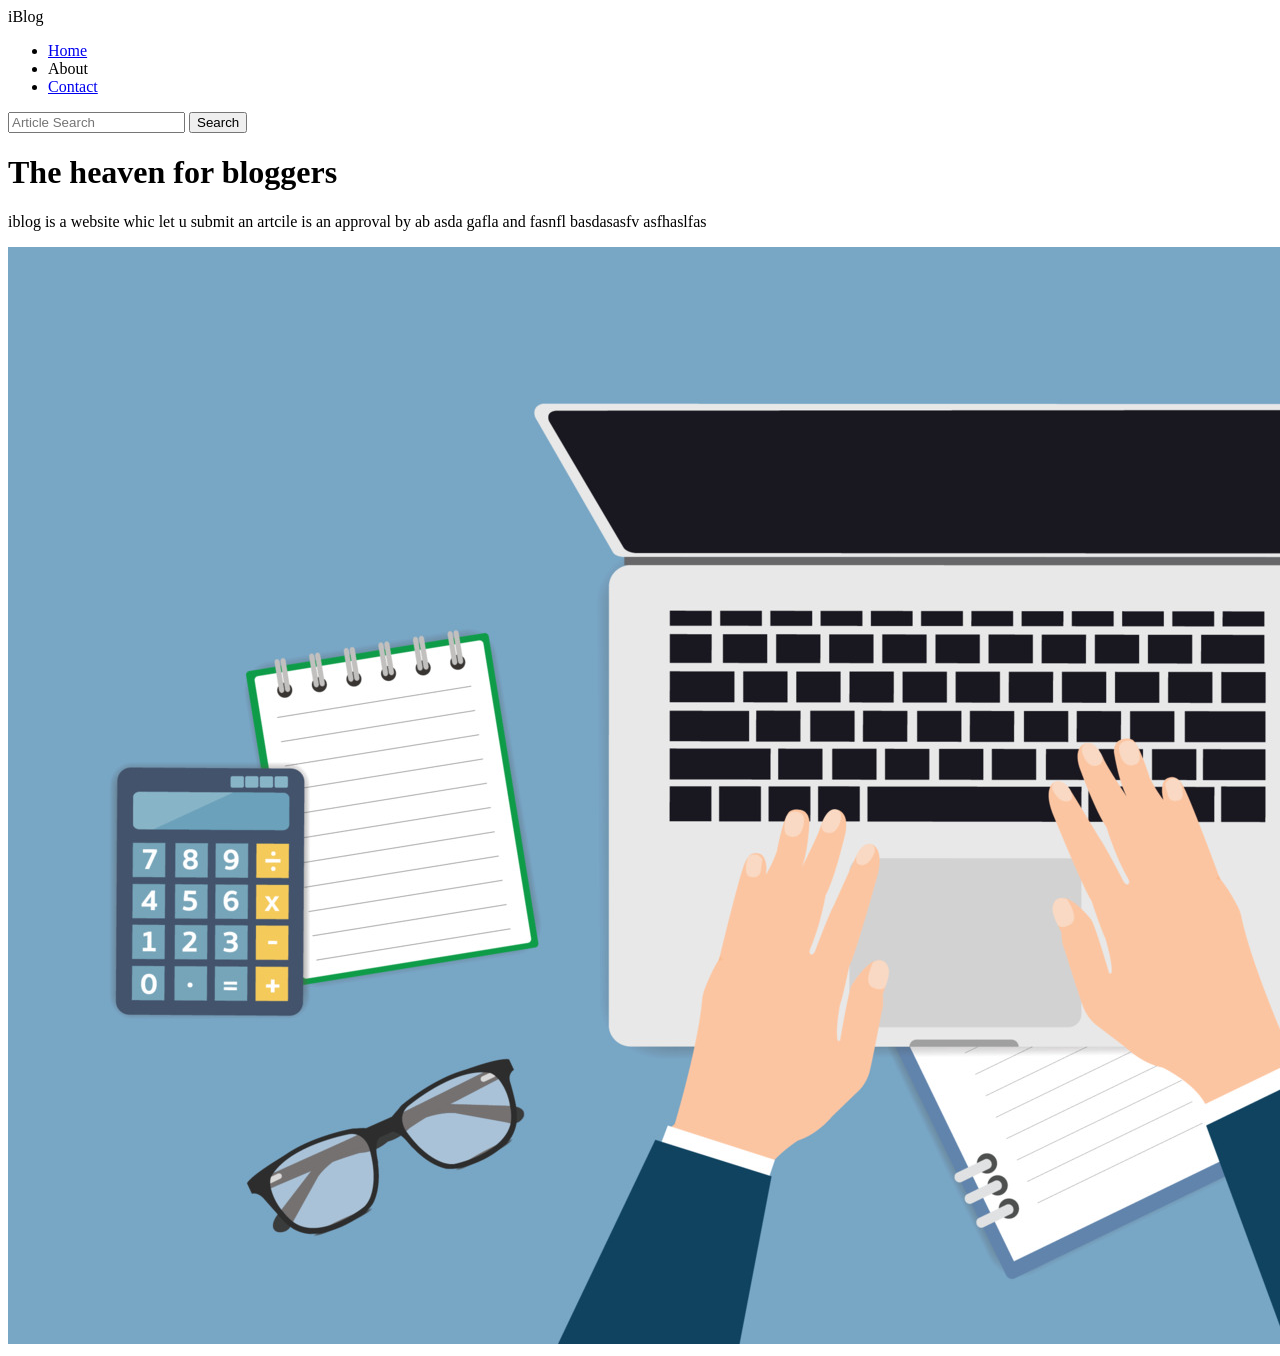
==== index.html @ c3de8690 "Initial Commit" ====
<!DOCTYPE html>
<html lang="en">

<head>
    <meta charset="UTF-8">
    <meta name="viewport" content="width=device-width, initial-scale=1.0">
    <link rel="stylesheet" href="css/utils.css">
    <link rel="stylesheet" href="css/style.css">
    

    <title>i-bLOG Heaven for bloggers</title>
</head>

<body>
    <nav class="navigation max-width-1 m-auto">
        <div class="nav-left">
            <span>iBlog</span>
            <ul>
                <li><a href="/">Home</a></li>
                <li><a href="#"></a>About</li>
                <li><a href="/contact">Contact</a></li>
            </ul>
        </div>
        <div class="nav-right">
            <input class="form-input" type="text" placeholder="Article Search">
            <button class="btn">Search</button>
        </div>
    </nav>
    <div class="content max-width-1 m-auto">
<div class="content-left">
    <h1>The heaven for bloggers</h1>
    <p>iblog is a website whic let u submit an artcile is an approval 
        by ab asda gafla and fasnfl basdasasfv asfhaslfas</p>
</div>
<div class="content-right">
<img src="img/home.jpg" alt="iblog">
</div>
    </div>
    <div class="footer max-width-2 m-auto">

    </div>
</body>

</html>
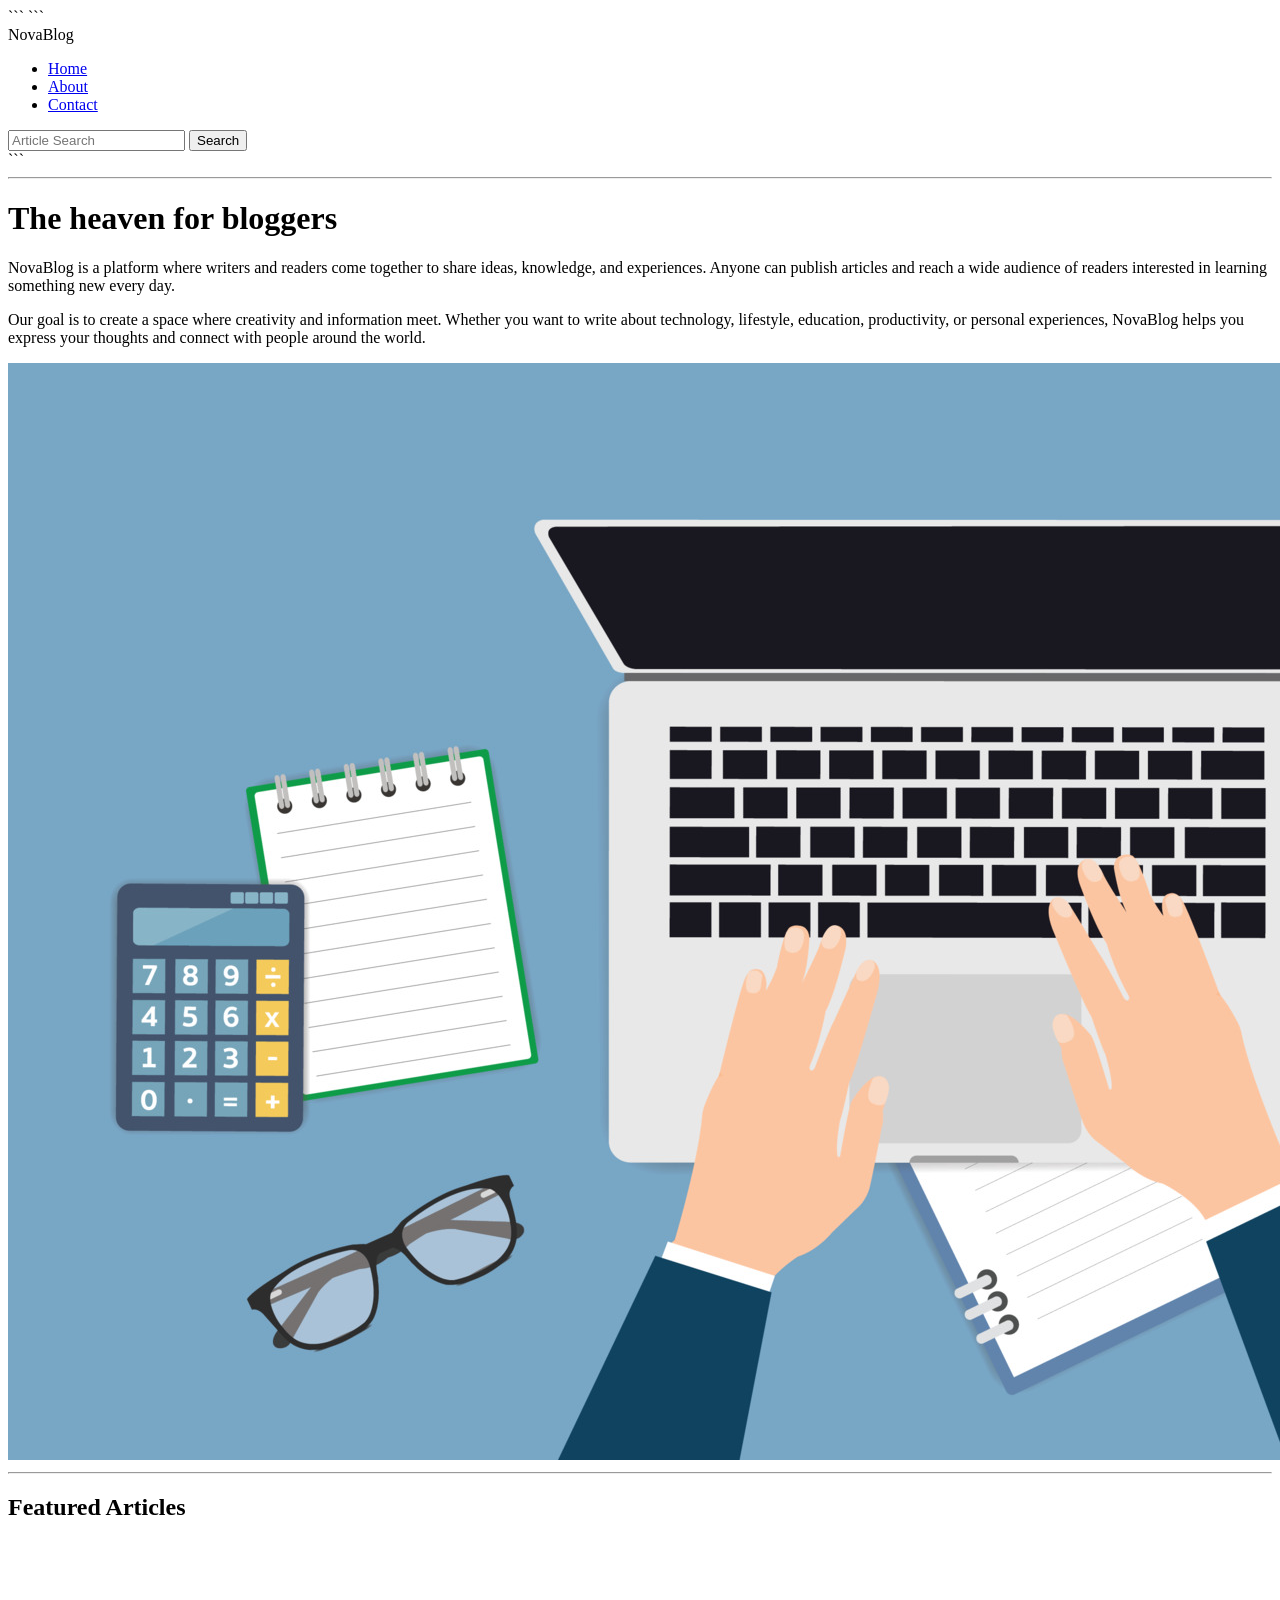
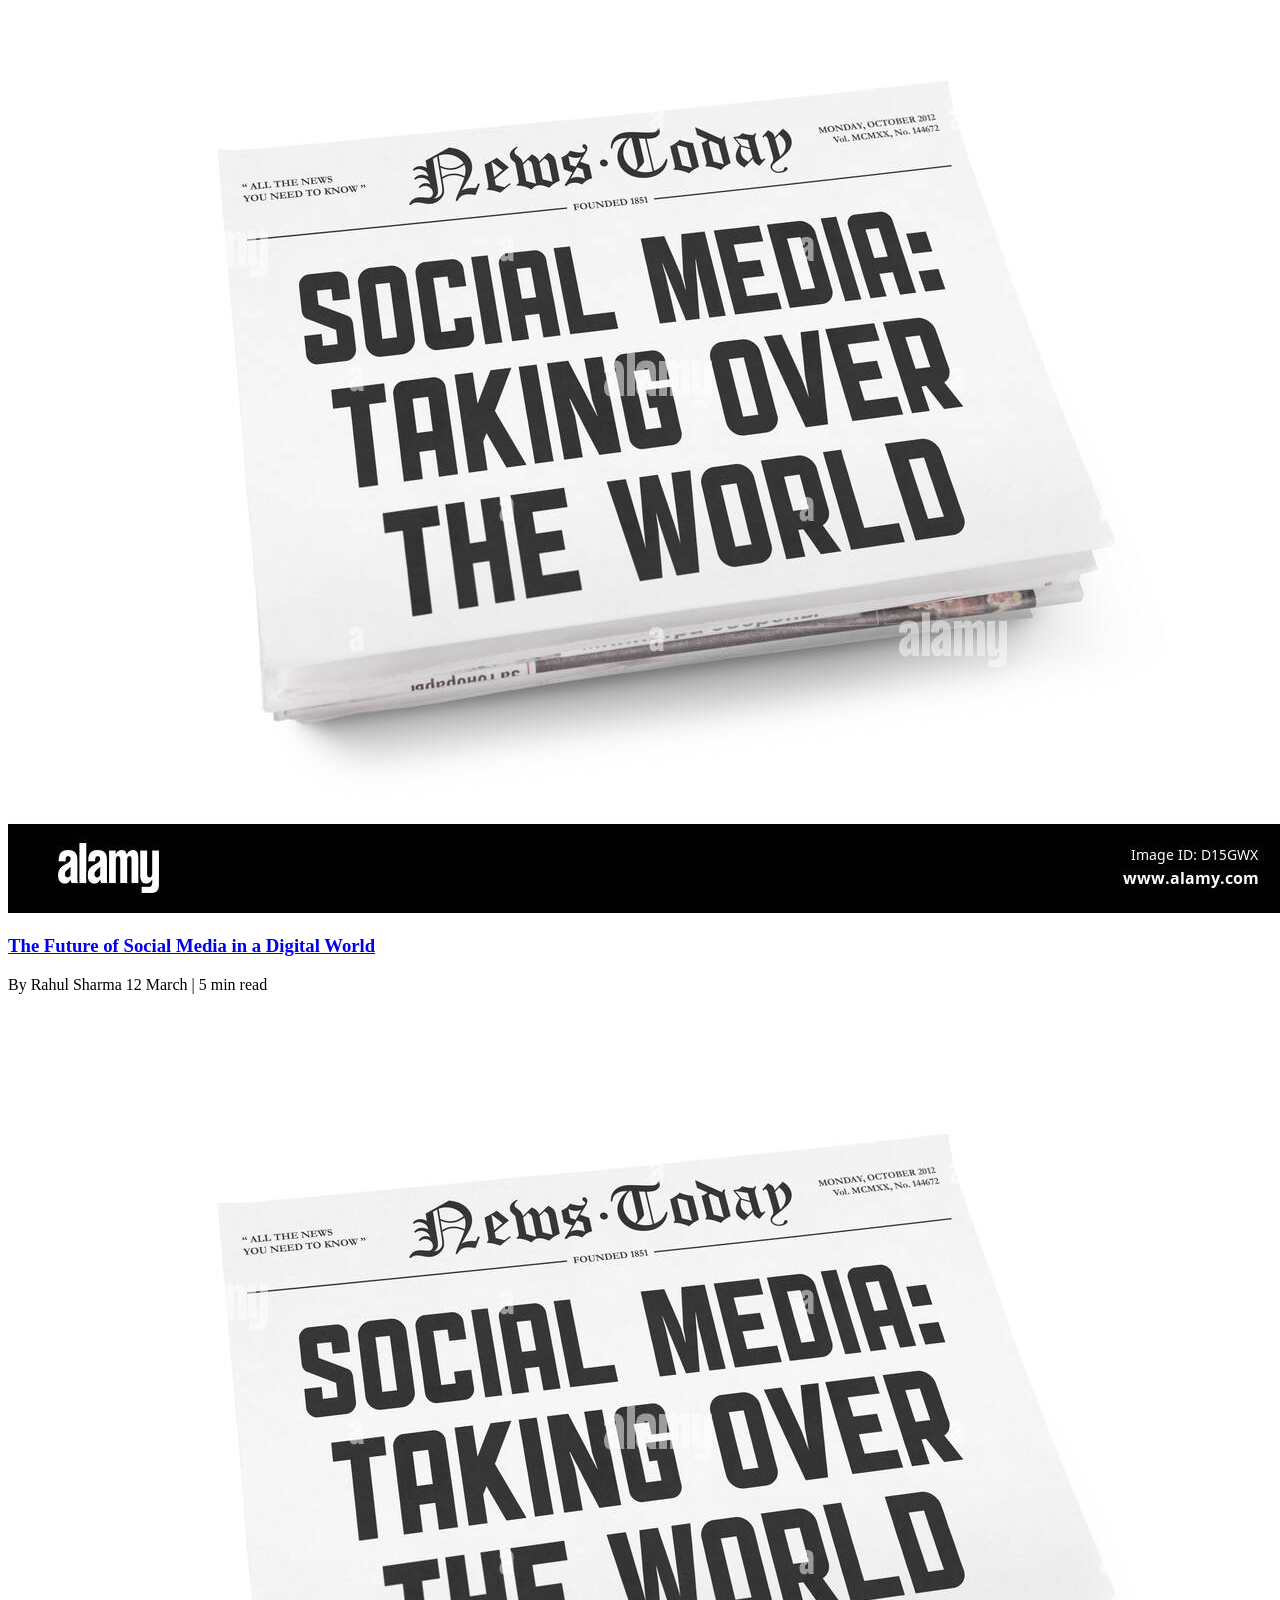
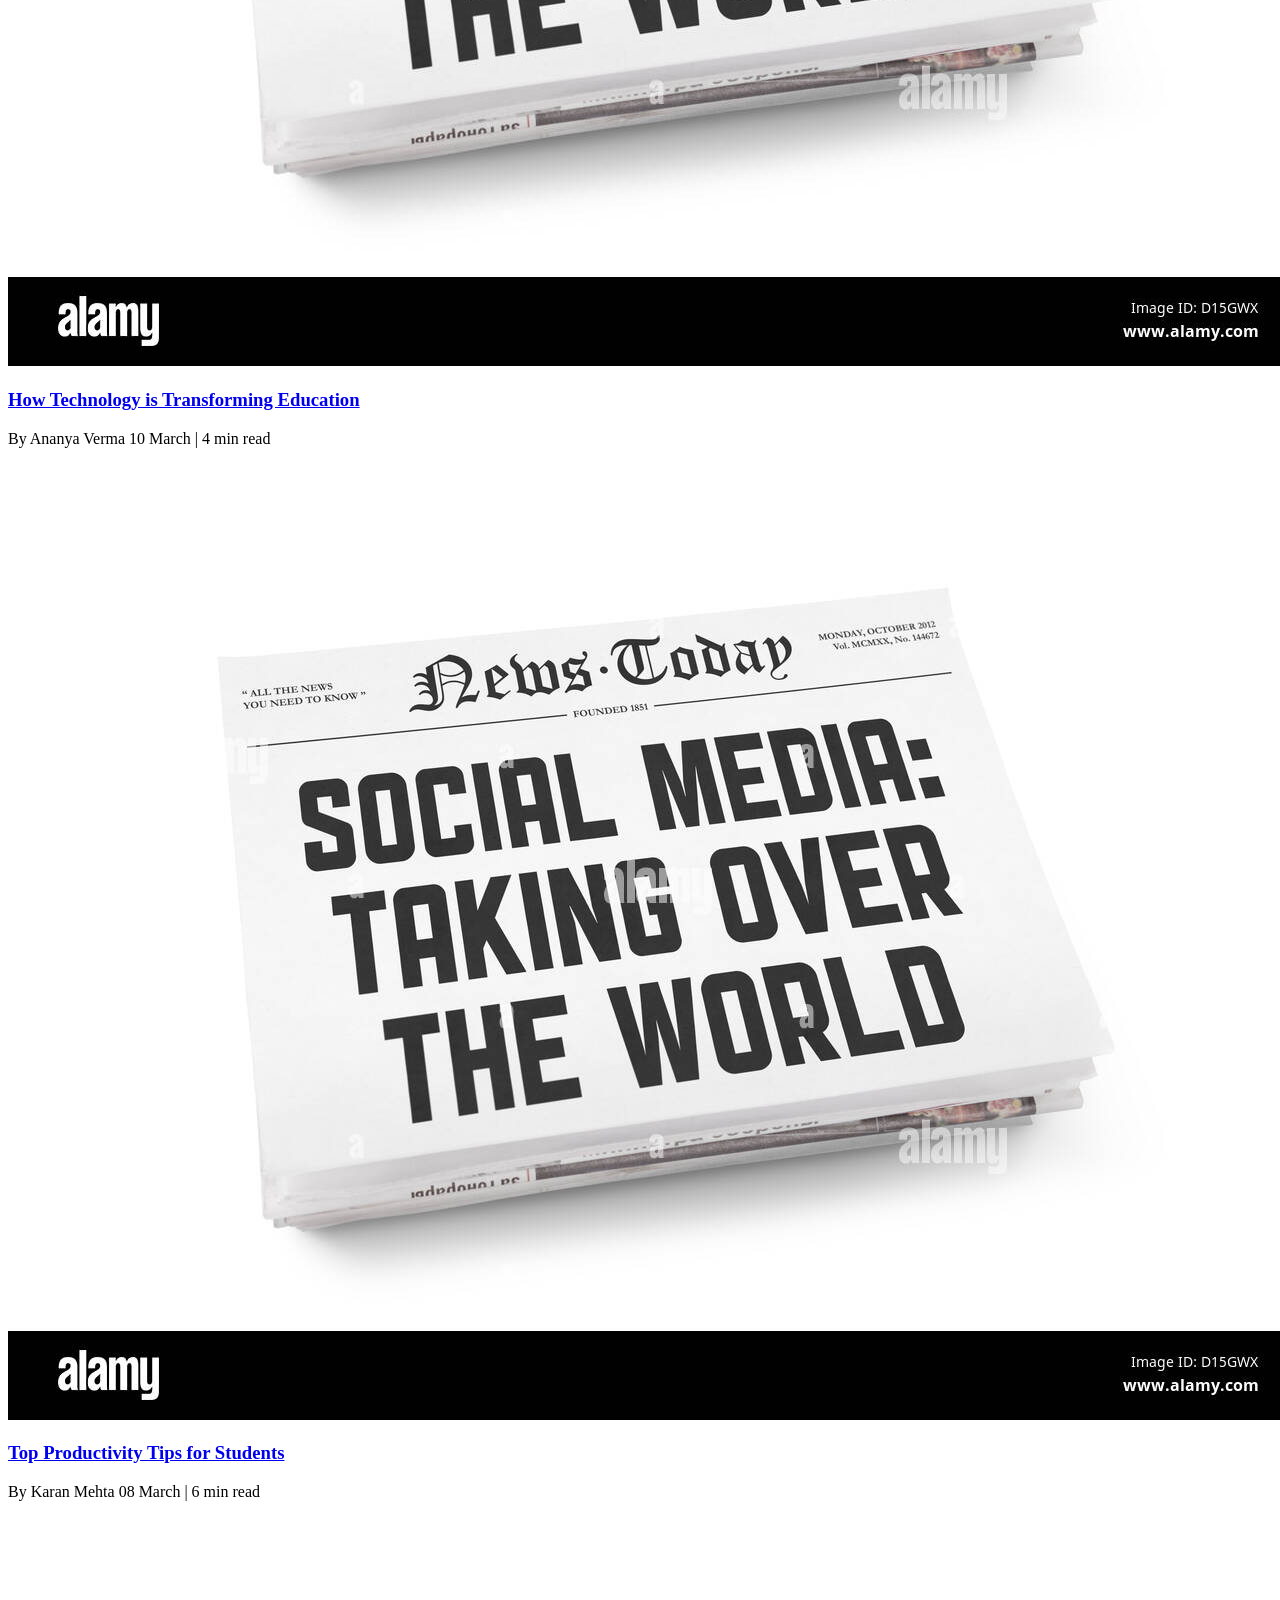
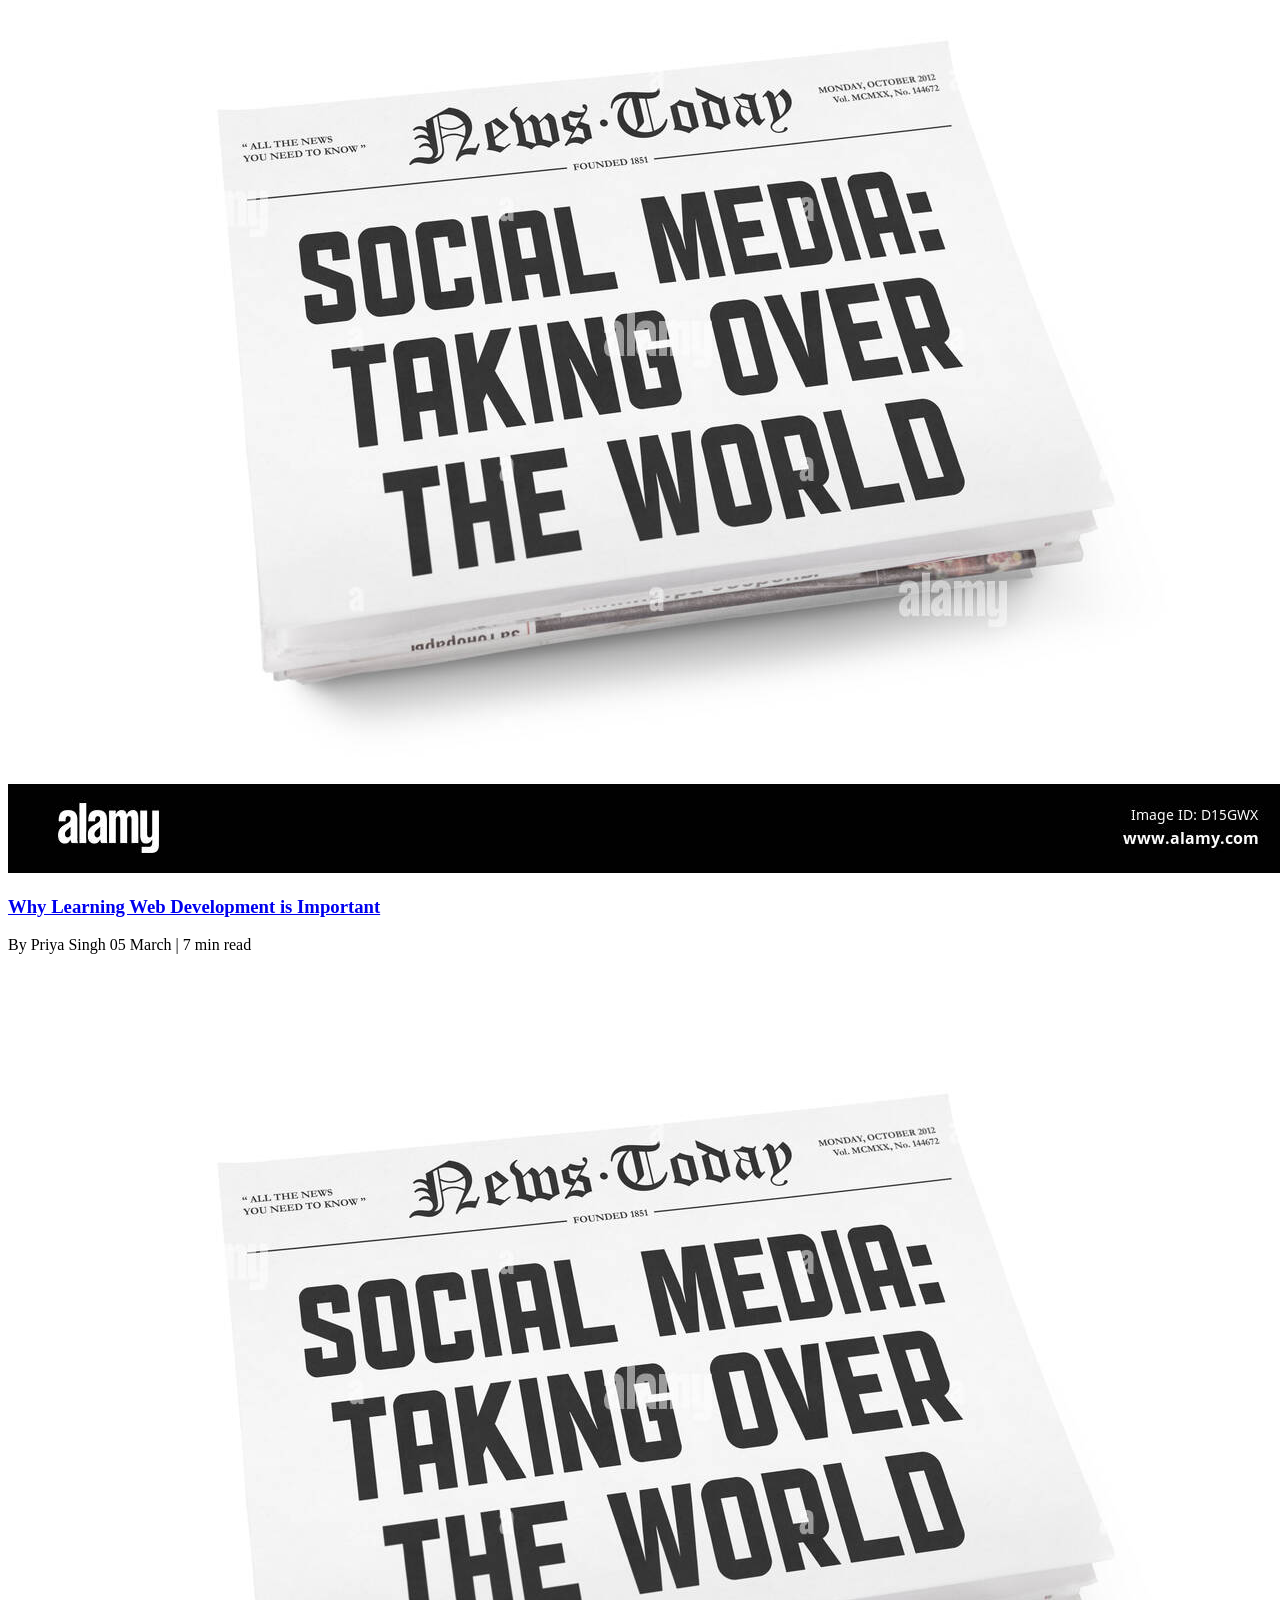
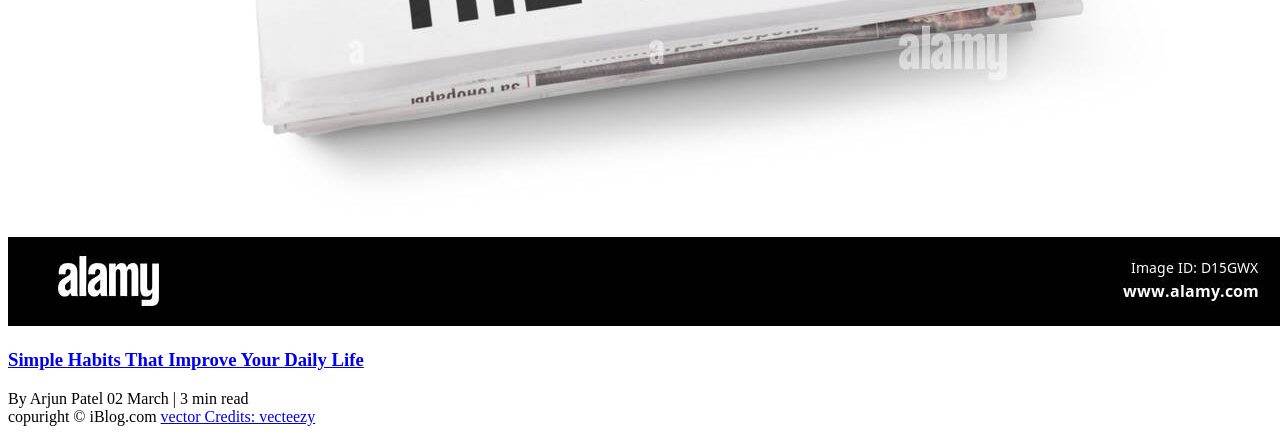
==== commit e18d41bb: "Designed Whole Structre" ====
--- a/index.html
+++ b/index.html
@@ -1,4 +1,5 @@
 <!DOCTYPE html>
+
 <html lang="en">
 
 <head>
@@ -6,39 +7,137 @@
     <meta name="viewport" content="width=device-width, initial-scale=1.0">
     <link rel="stylesheet" href="css/utils.css">
     <link rel="stylesheet" href="css/style.css">
-    
 
-    <title>i-bLOG Heaven for bloggers</title>
+```
+<title>NovaBlog Heaven for bloggers</title>
+```
+
 </head>
 
 <body>
     <nav class="navigation max-width-1 m-auto">
         <div class="nav-left">
-            <span>iBlog</span>
-            <ul>
-                <li><a href="/">Home</a></li>
-                <li><a href="#"></a>About</li>
-                <li><a href="/contact">Contact</a></li>
-            </ul>
-        </div>
+    <span>NovaBlog</span>
+    <ul>
+        <li><a href="/">Home</a></li>
+        <li><a href="/about.html">About</a></li>
+        <li><a href="/contact.html">Contact</a></li>
+    </ul>
+</div>
         <div class="nav-right">
-            <input class="form-input" type="text" placeholder="Article Search">
+            <form action="/search.html" method="get">
+ <input class="form-input" type="text" name = "query" placeholder="Article Search">
             <button class="btn">Search</button>
+            </form>
+           
         </div>
     </nav>
-    <div class="content max-width-1 m-auto">
-<div class="content-left">
-    <h1>The heaven for bloggers</h1>
-    <p>iblog is a website whic let u submit an artcile is an approval 
-        by ab asda gafla and fasnfl basdasasfv asfhaslfas</p>
+
+```
+<div class="max-width-1 m auto">
+    <hr>
 </div>
-<div class="content-right">
-<img src="img/home.jpg" alt="iblog">
+
+<div class="content max-width-1 m-auto my-2">
+    <div class="content-left">
+        <h1>The heaven for bloggers</h1>
+
+        <p>NovaBlog is a platform where writers and readers come together to share ideas,
+            knowledge, and experiences. Anyone can publish articles and reach a wide
+            audience of readers interested in learning something new every day.</p>
+
+        <p>
+            Our goal is to create a space where creativity and information meet.
+            Whether you want to write about technology, lifestyle, education,
+            productivity, or personal experiences, NovaBlog helps you express your
+            thoughts and connect with people around the world.
+        </p>
+    </div>
+
+    <div class="content-right">
+        <img src="img/home.jpg" alt="NovaBlog">
+    </div>
 </div>
+
+<div class="max-width-1 m-auto">
+    <hr>
+</div>
+
+<div class="home-articles max-width-1 m-auto font1">
+    <h2>Featured Articles</h2>
+
+    <div class="home-article">
+        <div class="home-article-img">
+            <img src="img/1.jpg" alt="article">
+        </div>
+        <div class="home-article-content font1">
+            <a href="/blogpost.html">
+                <h3>The Future of Social Media in a Digital World</h3>
+            </a>
+            <span>By Rahul Sharma</span>
+            <span>12 March | 5 min read</span>
+        </div>
     </div>
-    <div class="footer max-width-2 m-auto">
 
+    <div class="home-article">
+        <div class="home-article-img">
+            <img src="img/1.jpg" alt="article">
+        </div>
+        <div class="home-article-content font1">
+            <a href="/blogpost.html">
+                <h3>How Technology is Transforming Education</h3>
+            </a>
+            <span>By Ananya Verma</span>
+            <span>10 March | 4 min read</span>
+        </div>
+    </div>
+
+    <div class="home-article">
+        <div class="home-article-img">
+            <img src="img/1.jpg" alt="article">
+        </div>
+        <div class="home-article-content font1">
+            <a href="/blogpost.html">
+                <h3>Top Productivity Tips for Students</h3>
+            </a>
+            <span>By Karan Mehta</span>
+            <span>08 March | 6 min read</span>
+        </div>
+    </div>
+
+    <div class="home-article">
+        <div class="home-article-img">
+            <img src="img/1.jpg" alt="article">
+        </div>
+        <div class="home-article-content font1">
+            <a href="/blogpost.html">
+                <h3>Why Learning Web Development is Important</h3>
+            </a>
+            <span>By Priya Singh</span>
+            <span>05 March | 7 min read</span>
+        </div>
+    </div>
+
+    <div class="home-article">
+        <div class="home-article-img">
+            <img src="img/1.jpg" alt="article">
+        </div>
+        <div class="home-article-content font1">
+            <a href="/blogpost.html">
+                <h3>Simple Habits That Improve Your Daily Life</h3>
+            </a>
+            <span>By Arjun Patel</span>
+            <span>02 March | 3 min read</span>
+        </div>
+    </div>
+
+    
+<div class="footer">
+        copuright &copy; iBlog.com
+        <a href="https://www.vecteezy.com/free-vector/typewriter">
+            vector Credits: vecteezy
+        </a>
     </div>
 </body>
 
-</html>+</html>
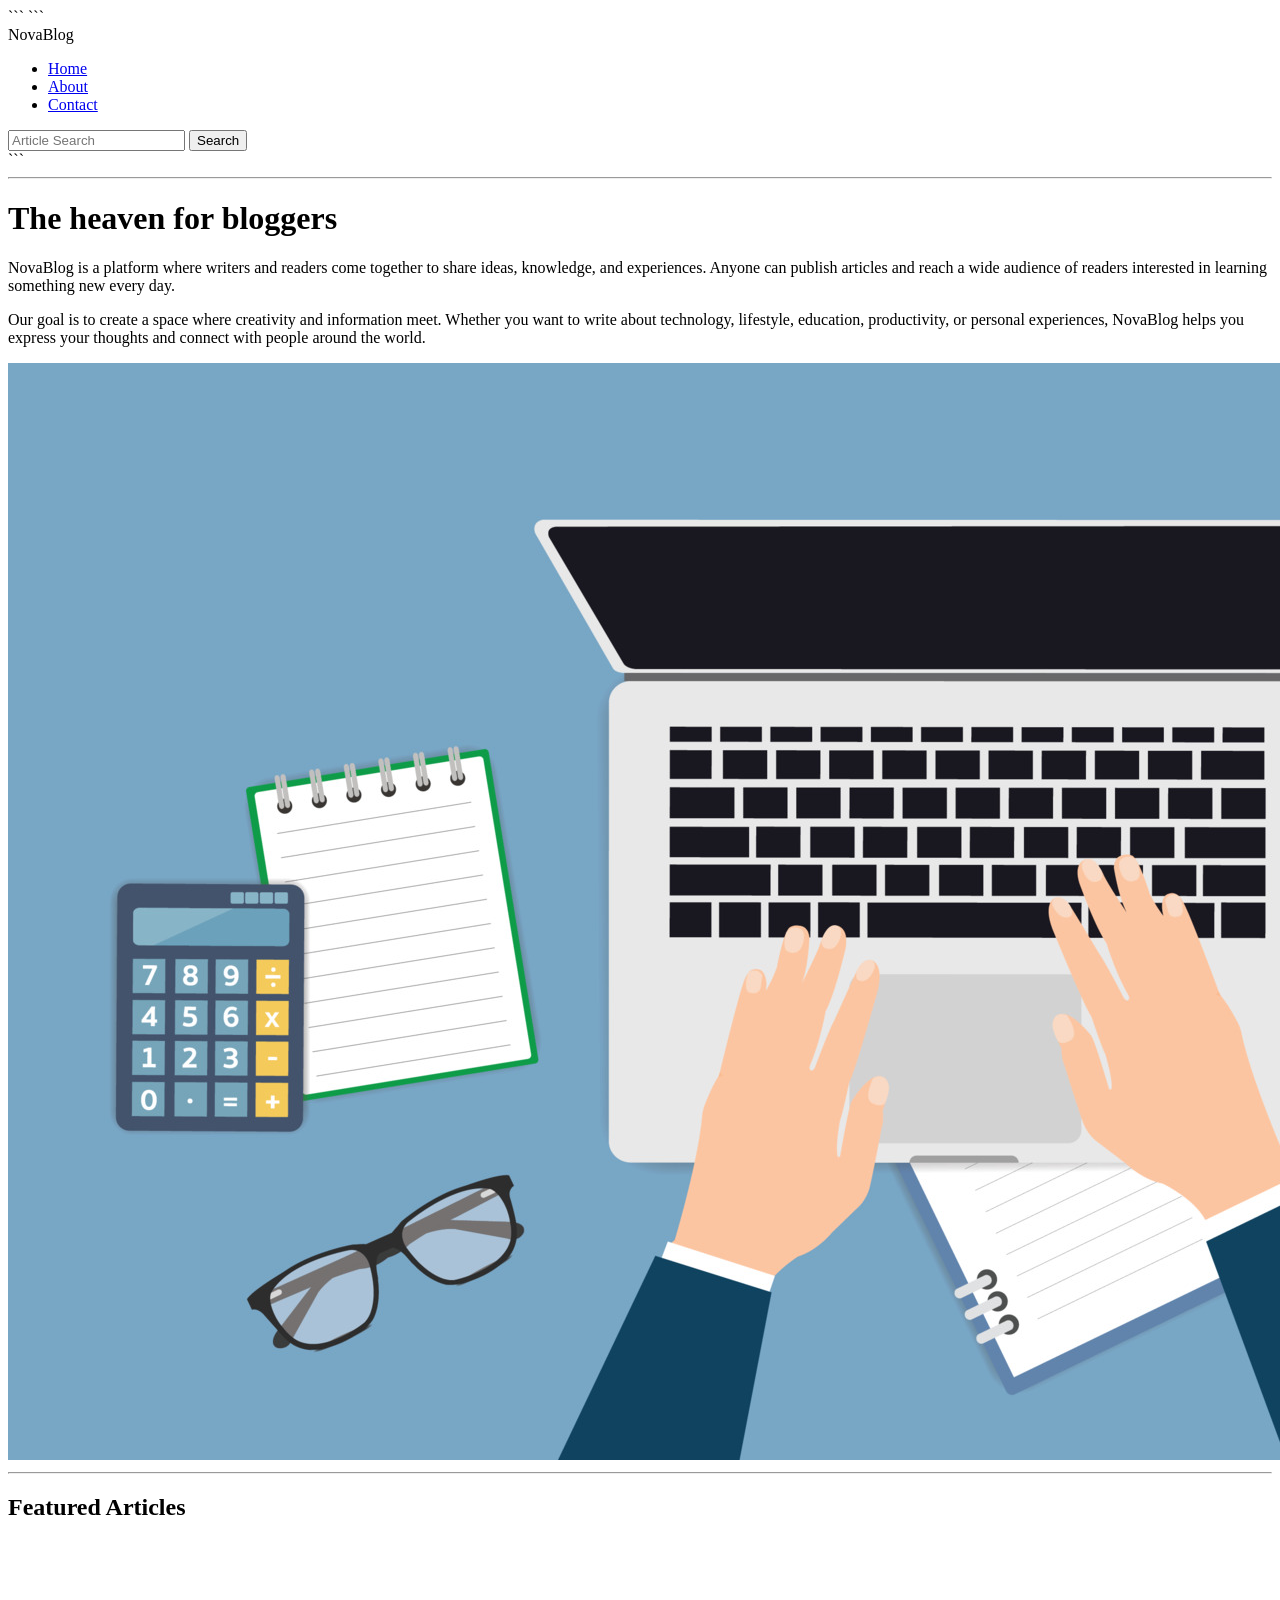
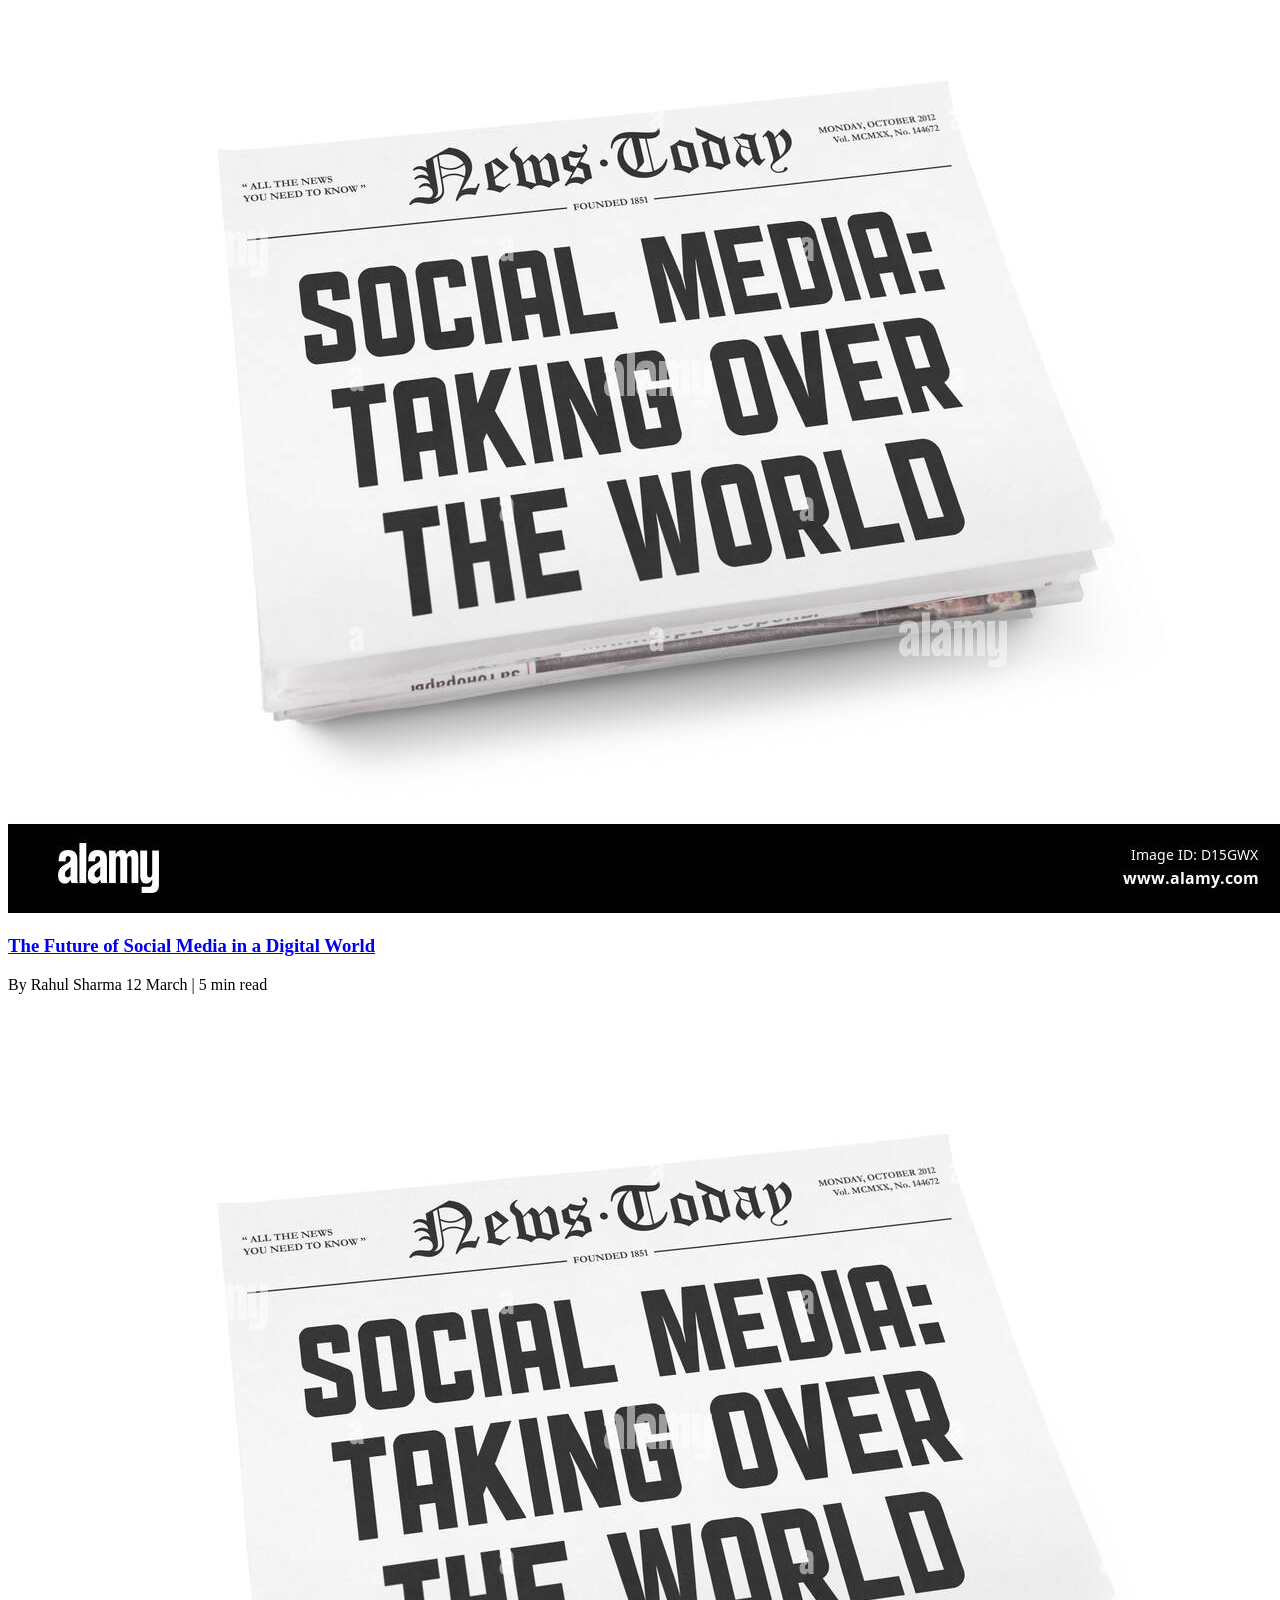
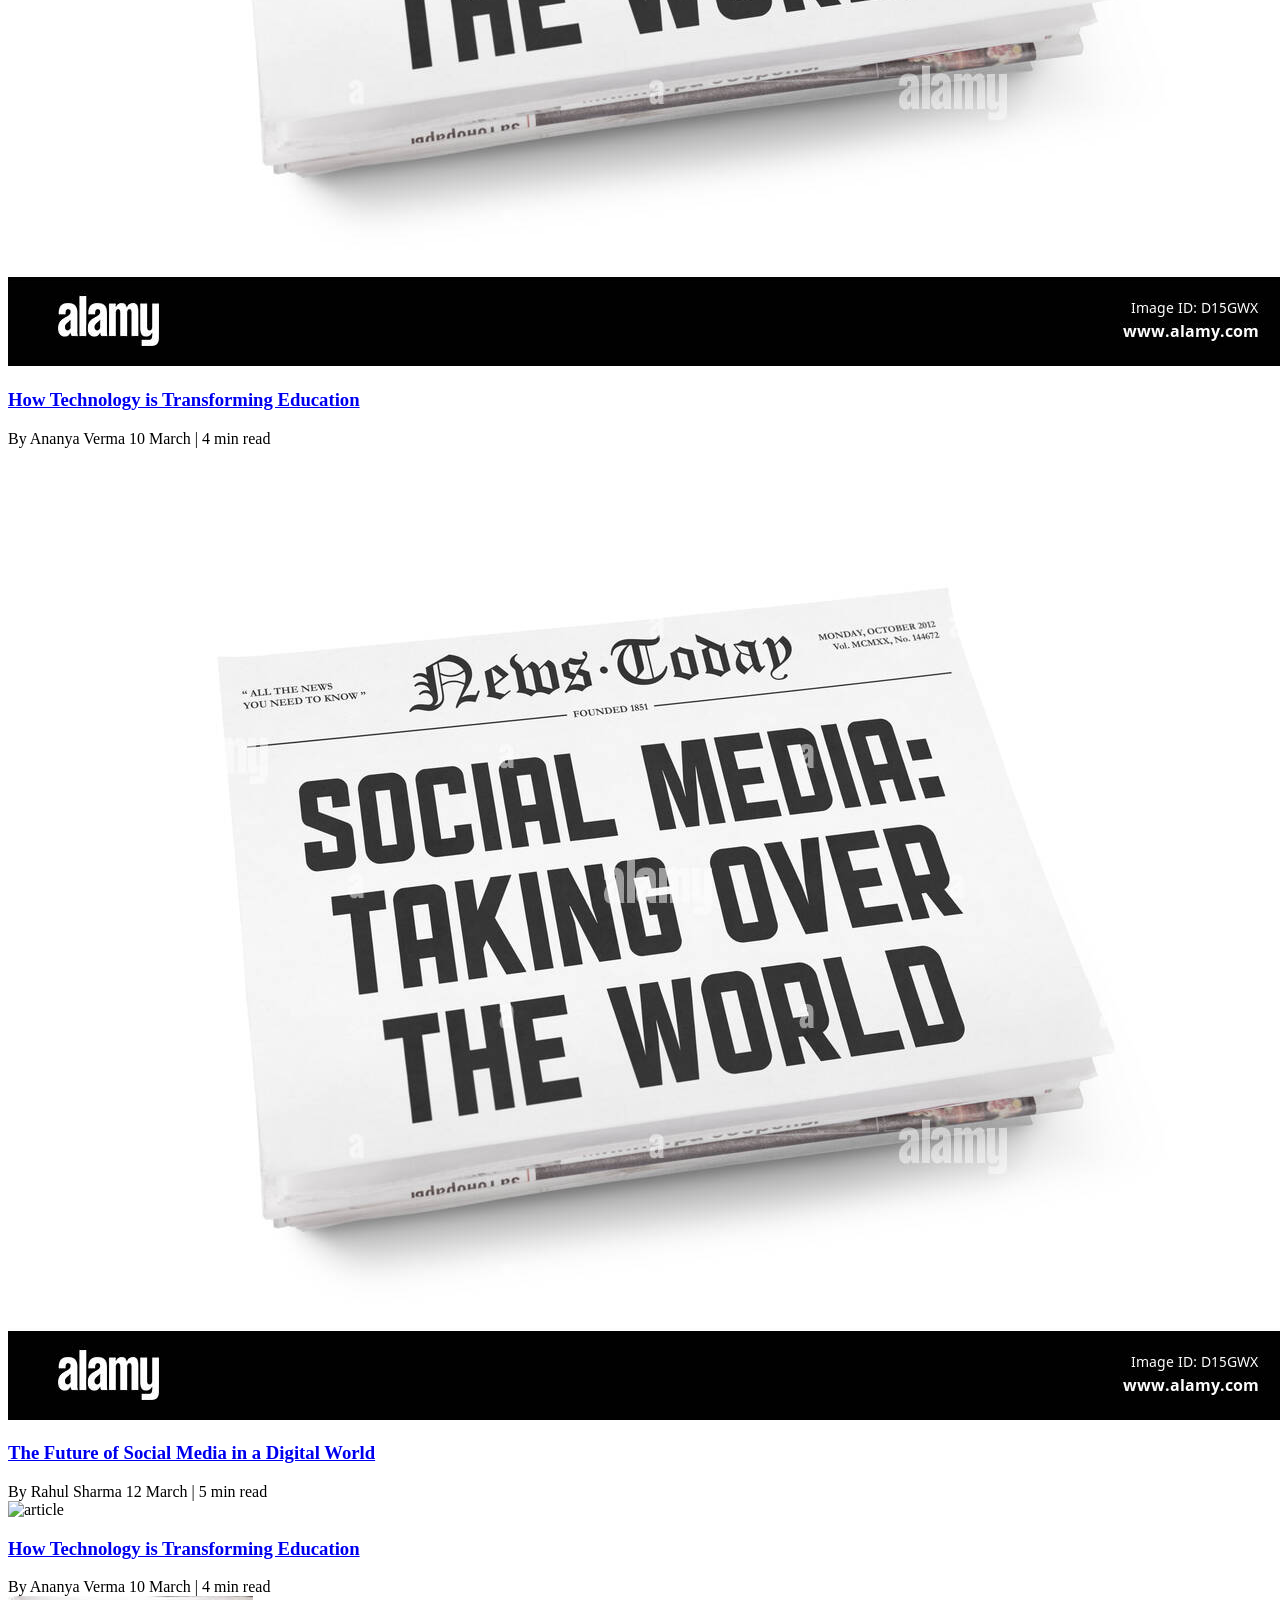
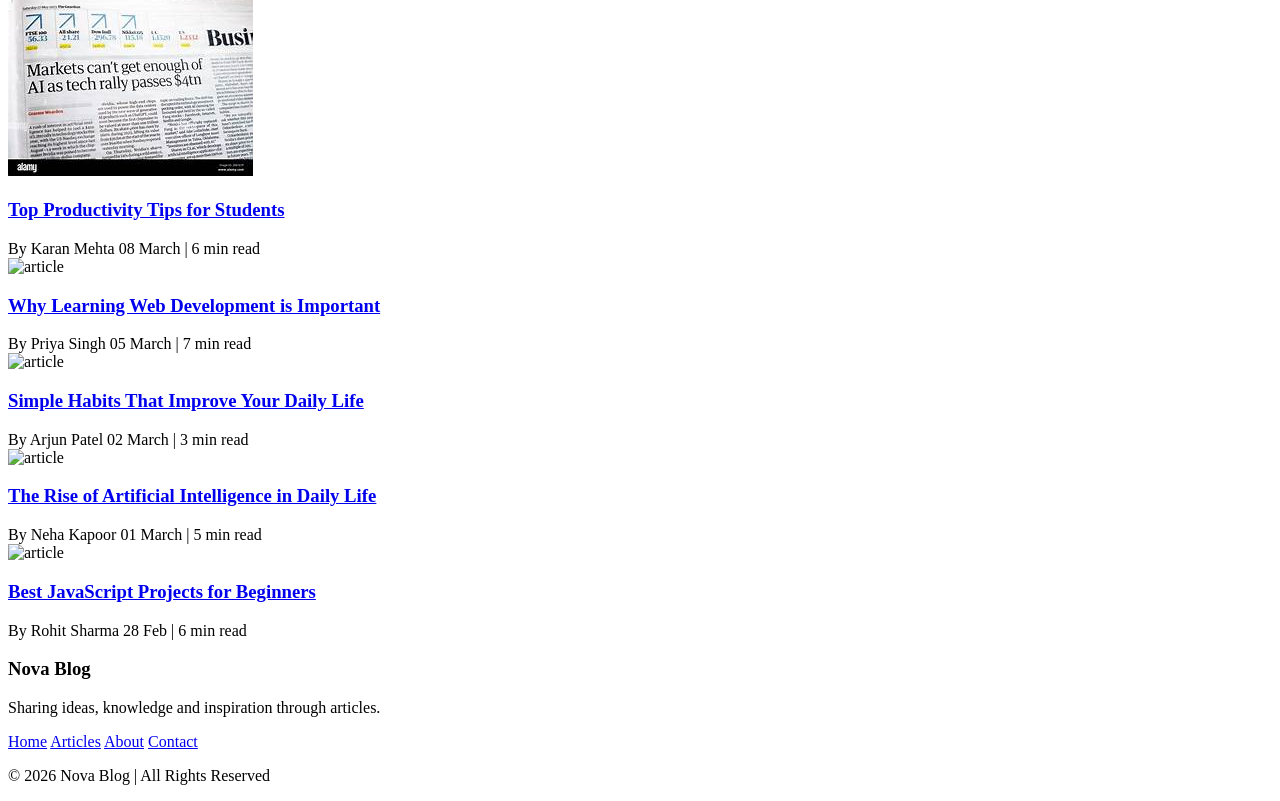
==== commit da05c233: "Change the Footer" ====
--- a/index.html
+++ b/index.html
@@ -92,9 +92,38 @@
         </div>
     </div>
 
+  <!-- Article 1 -->
     <div class="home-article">
         <div class="home-article-img">
             <img src="img/1.jpg" alt="article">
+        </div>
+        <div class="home-article-content font1">
+            <a href="/blogpost.html">
+                <h3>The Future of Social Media in a Digital World</h3>
+            </a>
+            <span>By Rahul Sharma</span>
+            <span>12 March | 5 min read</span>
+        </div>
+    </div>
+
+    <!-- Article 2 -->
+    <div class="home-article">
+        <div class="home-article-img">
+            <img src="img/2.jpg" alt="article">
+        </div>
+        <div class="home-article-content font1">
+            <a href="/blogpost.html">
+                <h3>How Technology is Transforming Education</h3>
+            </a>
+            <span>By Ananya Verma</span>
+            <span>10 March | 4 min read</span>
+        </div>
+    </div>
+
+    <!-- Article 3 -->
+    <div class="home-article">
+        <div class="home-article-img">
+            <img src="img/3.jpg" alt="article">
         </div>
         <div class="home-article-content font1">
             <a href="/blogpost.html">
@@ -105,9 +134,10 @@
         </div>
     </div>
 
-    <div class="home-article">
-        <div class="home-article-img">
-            <img src="img/1.jpg" alt="article">
+    <!-- Article 4 -->
+    <div class="home-article">
+        <div class="home-article-img">
+            <img src="img/4.jpg" alt="article">
         </div>
         <div class="home-article-content font1">
             <a href="/blogpost.html">
@@ -118,9 +148,10 @@
         </div>
     </div>
 
-    <div class="home-article">
-        <div class="home-article-img">
-            <img src="img/1.jpg" alt="article">
+    <!-- Article 5 -->
+    <div class="home-article">
+        <div class="home-article-img">
+            <img src="img/5.jpg" alt="article">
         </div>
         <div class="home-article-content font1">
             <a href="/blogpost.html">
@@ -131,13 +162,51 @@
         </div>
     </div>
 
-    
-<div class="footer">
-        copuright &copy; iBlog.com
-        <a href="https://www.vecteezy.com/free-vector/typewriter">
-            vector Credits: vecteezy
-        </a>
-    </div>
-</body>
+    <!-- Article 6 -->
+    <div class="home-article">
+        <div class="home-article-img">
+            <img src="img/6.jpg" alt="article">
+        </div>
+        <div class="home-article-content font1">
+            <a href="/blogpost.html">
+                <h3>The Rise of Artificial Intelligence in Daily Life</h3>
+            </a>
+            <span>By Neha Kapoor</span>
+            <span>01 March | 5 min read</span>
+        </div>
+    </div>
+
+    <!-- Article 7 -->
+    <div class="home-article">
+        <div class="home-article-img">
+            <img src="img/7.jpg" alt="article">
+        </div>
+        <div class="home-article-content font1">
+            <a href="/blogpost.html">
+                <h3>Best JavaScript Projects for Beginners</h3>
+            </a>
+            <span>By Rohit Sharma</span>
+            <span>28 Feb | 6 min read</span>
+        </div>
+    </div>
+
+</div>
+ <footer class="footer">
+    <div class="footer-content">
+        <h3>Nova Blog</h3>
+        <p>Sharing ideas, knowledge and inspiration through articles.</p>
+
+        <div class="footer-links">
+            <a href="#">Home</a>
+            <a href="#">Articles</a>
+            <a href="#">About</a>
+            <a href="#">Contact</a>
+        </div>
+
+        <p class="copyright">
+            © 2026 Nova Blog | All Rights Reserved
+        </p>
+    </div>
+</footer>
 
 </html>
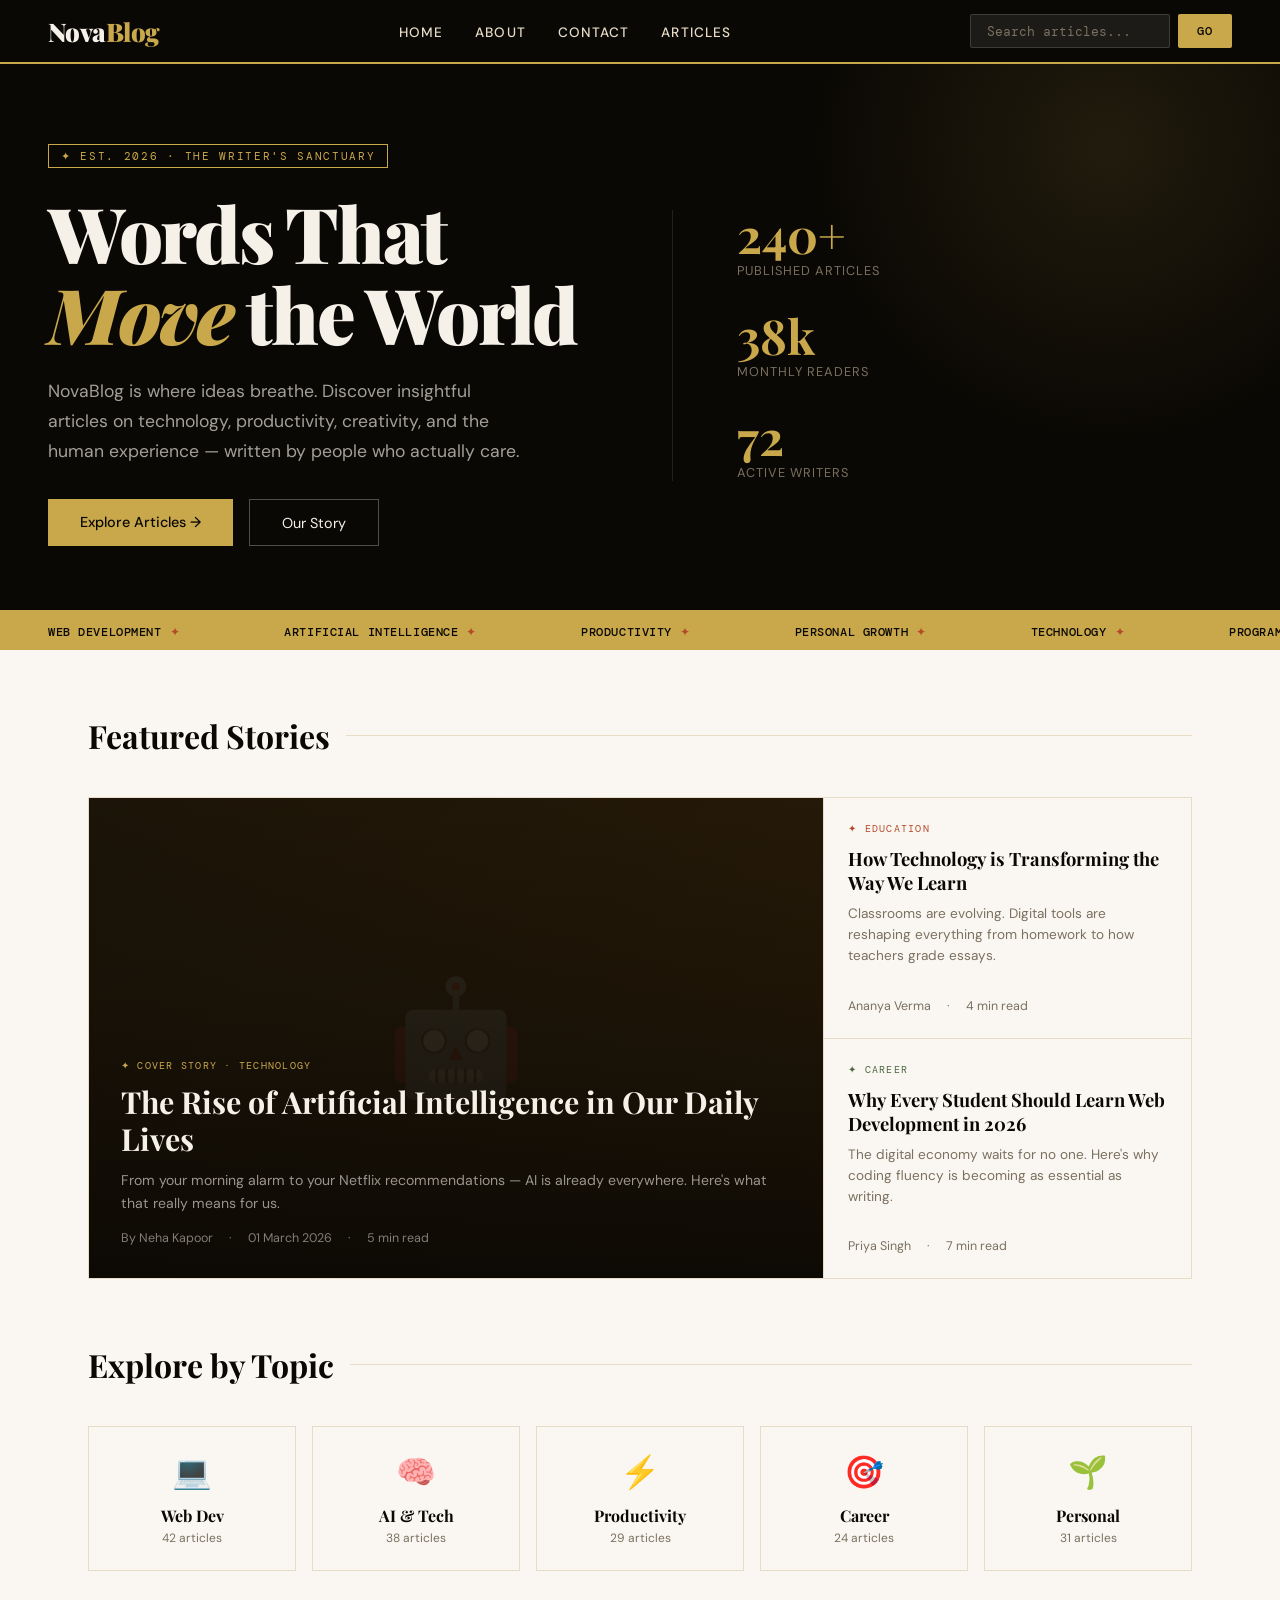
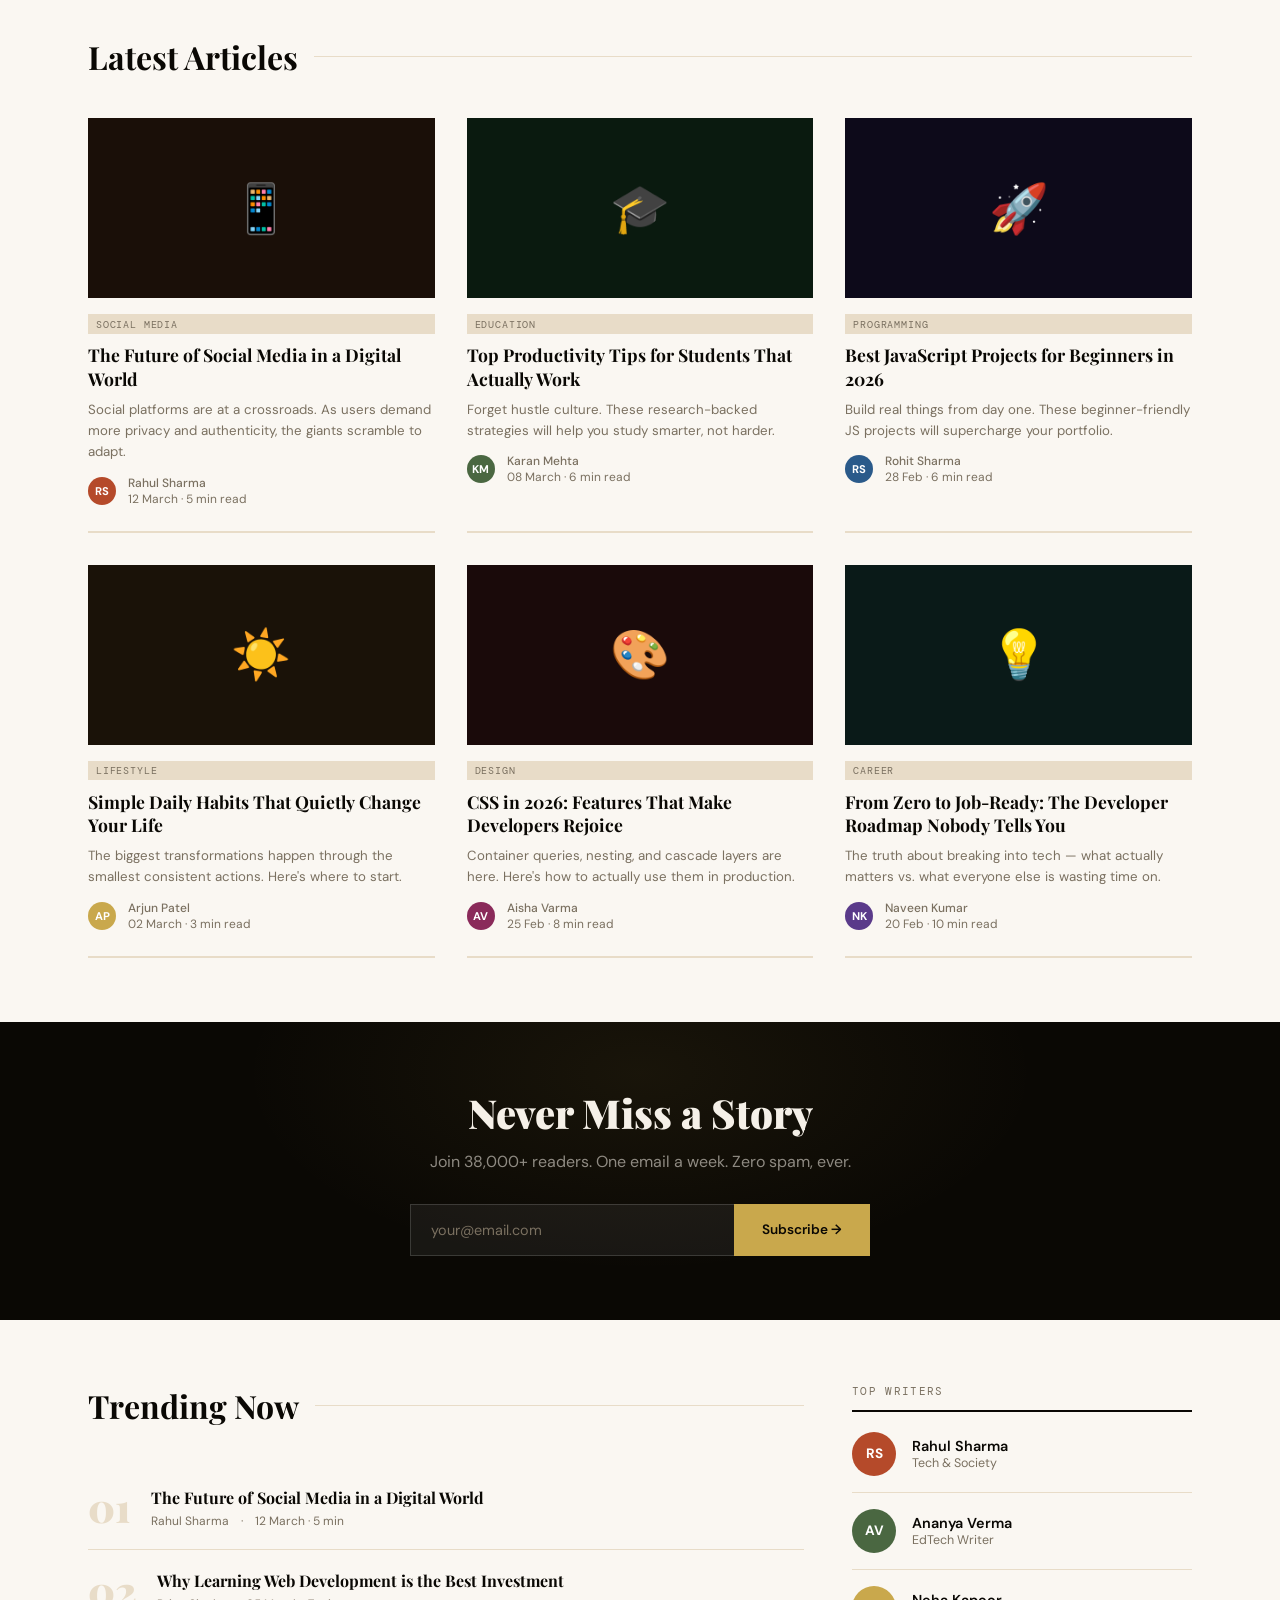
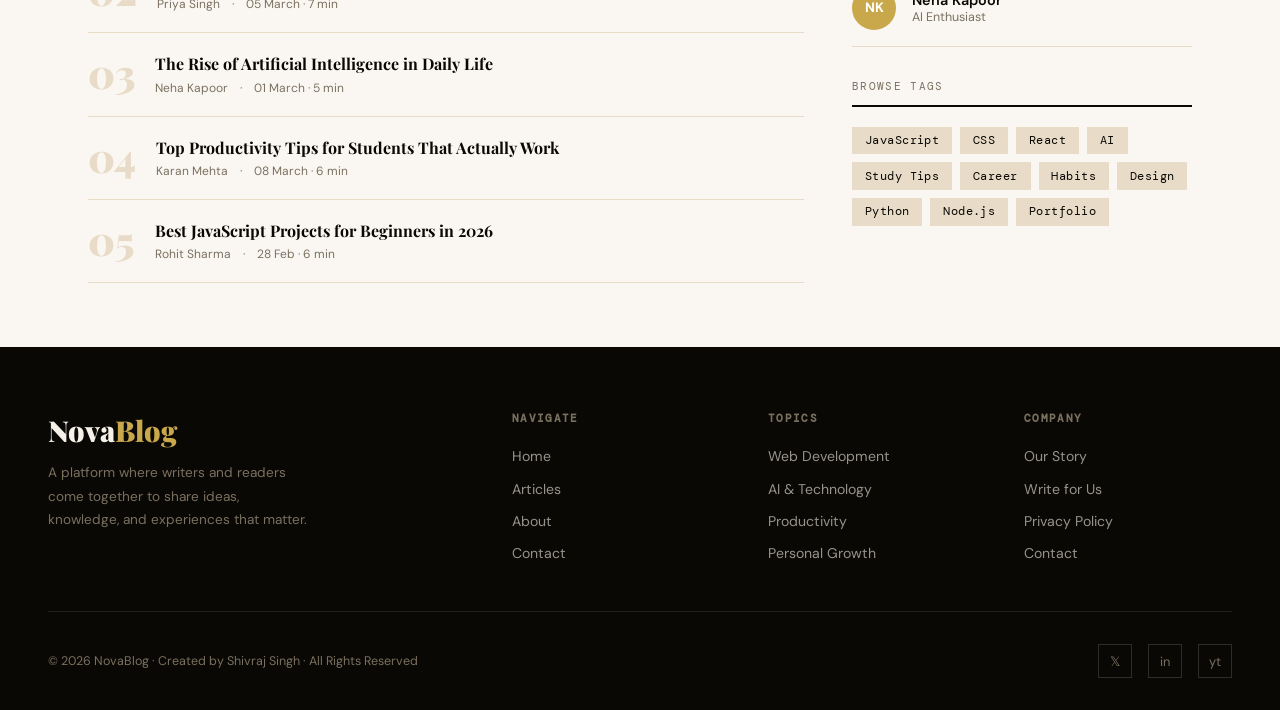
==== commit d5bb7260: "Upgraded the Style" ====
--- a/index.html
+++ b/index.html
@@ -1,212 +1,876 @@
 <!DOCTYPE html>
-
 <html lang="en">
-
 <head>
-    <meta charset="UTF-8">
-    <meta name="viewport" content="width=device-width, initial-scale=1.0">
-    <link rel="stylesheet" href="css/utils.css">
-    <link rel="stylesheet" href="css/style.css">
-
-```
-<title>NovaBlog Heaven for bloggers</title>
-```
-
+  <meta charset="UTF-8">
+  <meta name="viewport" content="width=device-width, initial-scale=1.0">
+  <title>NovaBlog — Heaven for Bloggers</title>
+  <link rel="preconnect" href="https://fonts.googleapis.com">
+  <link href="https://fonts.googleapis.com/css2?family=Playfair+Display:ital,wght@0,400;0,700;0,900;1,400;1,700&family=DM+Sans:wght@300;400;500&family=DM+Mono:wght@400;500&display=swap" rel="stylesheet">
+  <style>
+    *, *::before, *::after { margin: 0; padding: 0; box-sizing: border-box; }
+
+    :root {
+      --ink: #0a0804;
+      --cream: #f5f0e8;
+      --warm: #e8dcc8;
+      --gold: #c9a84c;
+      --rust: #b54a2a;
+      --sage: #4a6741;
+      --muted: #7a7060;
+      --paper: #faf7f2;
+    }
+
+    html { scroll-behavior: smooth; }
+
+    body {
+      font-family: 'DM Sans', sans-serif;
+      background: var(--paper);
+      color: var(--ink);
+      overflow-x: hidden;
+    }
+
+    /* ── NAV ── */
+    nav {
+      position: sticky; top: 0; z-index: 100;
+      background: var(--ink);
+      padding: 0 3rem;
+      display: flex; align-items: center; justify-content: space-between;
+      height: 64px;
+      border-bottom: 2px solid var(--gold);
+    }
+    .nav-logo {
+      font-family: 'Playfair Display', serif;
+      font-size: 1.6rem; font-weight: 900;
+      color: var(--cream);
+      letter-spacing: -0.02em;
+    }
+    .nav-logo span { color: var(--gold); }
+    .nav-links { display: flex; gap: 2rem; list-style: none; }
+    .nav-links a {
+      color: var(--warm); text-decoration: none;
+      font-size: 0.85rem; font-weight: 500; letter-spacing: 0.08em;
+      text-transform: uppercase;
+      transition: color 0.2s;
+    }
+    .nav-links a:hover { color: var(--gold); }
+    .nav-search {
+      display: flex; gap: 0.5rem;
+    }
+    .nav-search input {
+      background: rgba(255,255,255,0.08);
+      border: 1px solid rgba(255,255,255,0.15);
+      color: var(--cream);
+      padding: 0.45rem 1rem;
+      font-family: 'DM Mono', monospace; font-size: 0.8rem;
+      border-radius: 2px;
+      outline: none; width: 200px;
+      transition: border-color 0.2s;
+    }
+    .nav-search input::placeholder { color: var(--muted); }
+    .nav-search input:focus { border-color: var(--gold); }
+    .btn-search {
+      background: var(--gold); color: var(--ink);
+      border: none; padding: 0.45rem 1.2rem;
+      font-family: 'DM Mono', monospace; font-size: 0.75rem;
+      font-weight: 500; letter-spacing: 0.06em;
+      cursor: pointer; border-radius: 2px;
+      text-transform: uppercase;
+      transition: background 0.2s;
+    }
+    .btn-search:hover { background: var(--cream); }
+
+    /* ── HERO ── */
+    .hero {
+      background: var(--ink);
+      color: var(--cream);
+      padding: 5rem 3rem 4rem;
+      position: relative; overflow: hidden;
+    }
+    .hero::before {
+      content: '';
+      position: absolute; top: -40%; right: -10%;
+      width: 600px; height: 600px;
+      background: radial-gradient(circle, rgba(201,168,76,0.12) 0%, transparent 70%);
+      pointer-events: none;
+    }
+    .hero-tag {
+      display: inline-block;
+      font-family: 'DM Mono', monospace; font-size: 0.7rem;
+      letter-spacing: 0.15em; text-transform: uppercase;
+      color: var(--gold); border: 1px solid var(--gold);
+      padding: 0.25rem 0.75rem; margin-bottom: 1.5rem;
+    }
+    .hero-grid { display: grid; grid-template-columns: 1fr 1fr; gap: 4rem; align-items: center; max-width: 1200px; margin: 0 auto; }
+    .hero h1 {
+      font-family: 'Playfair Display', serif;
+      font-size: clamp(3rem, 6vw, 5.5rem);
+      font-weight: 900; line-height: 1.05;
+      letter-spacing: -0.03em;
+    }
+    .hero h1 em { color: var(--gold); font-style: italic; }
+    .hero p {
+      color: rgba(245,240,232,0.65);
+      font-size: 1.1rem; line-height: 1.7;
+      margin: 1.5rem 0 2rem;
+      max-width: 480px;
+    }
+    .hero-cta {
+      display: flex; gap: 1rem; flex-wrap: wrap;
+    }
+    .btn-primary {
+      background: var(--gold); color: var(--ink);
+      padding: 0.85rem 2rem; border: none;
+      font-family: 'DM Sans', sans-serif; font-weight: 500; font-size: 0.9rem;
+      cursor: pointer; text-decoration: none; display: inline-block;
+      transition: transform 0.2s, background 0.2s;
+    }
+    .btn-primary:hover { background: var(--cream); transform: translateY(-2px); }
+    .btn-outline {
+      background: transparent; color: var(--cream);
+      padding: 0.85rem 2rem;
+      border: 1px solid rgba(245,240,232,0.3);
+      font-family: 'DM Sans', sans-serif; font-weight: 400; font-size: 0.9rem;
+      cursor: pointer; text-decoration: none; display: inline-block;
+      transition: border-color 0.2s, color 0.2s;
+    }
+    .btn-outline:hover { border-color: var(--gold); color: var(--gold); }
+    .hero-stats {
+      display: flex; flex-direction: column; gap: 2rem; justify-content: center;
+      border-left: 1px solid rgba(255,255,255,0.1);
+      padding-left: 4rem;
+    }
+    .stat-item { }
+    .stat-num {
+      font-family: 'Playfair Display', serif;
+      font-size: 3rem; font-weight: 700;
+      color: var(--gold); line-height: 1;
+    }
+    .stat-label {
+      font-size: 0.8rem; color: var(--muted);
+      letter-spacing: 0.08em; text-transform: uppercase;
+      margin-top: 0.25rem;
+    }
+
+    /* ── TICKER ── */
+    .ticker {
+      background: var(--gold);
+      padding: 0.6rem 0; overflow: hidden;
+      white-space: nowrap;
+    }
+    .ticker-inner {
+      display: inline-flex; gap: 0;
+      animation: ticker 25s linear infinite;
+    }
+    .ticker-item {
+      font-family: 'DM Mono', monospace; font-size: 0.72rem;
+      font-weight: 500; letter-spacing: 0.05em;
+      color: var(--ink); text-transform: uppercase;
+      padding: 0 3rem;
+    }
+    .ticker-dot { color: var(--rust); margin: 0 0.5rem; }
+    @keyframes ticker { 0% { transform: translateX(0); } 100% { transform: translateX(-50%); } }
+
+    /* ── SECTION LABEL ── */
+    .section-label {
+      display: flex; align-items: center; gap: 1rem;
+      margin-bottom: 2.5rem;
+    }
+    .section-label h2 {
+      font-family: 'Playfair Display', serif;
+      font-size: 2rem; font-weight: 700;
+    }
+    .section-label::after {
+      content: ''; flex: 1;
+      height: 1px; background: var(--warm);
+    }
+
+    /* ── FEATURED GRID ── */
+    .featured-section {
+      max-width: 1200px; margin: 4rem auto; padding: 0 3rem;
+    }
+    .featured-grid {
+      display: grid;
+      grid-template-columns: 2fr 1fr;
+      grid-template-rows: auto auto;
+      gap: 1.5px;
+      background: var(--warm);
+      border: 1.5px solid var(--warm);
+    }
+    .card-hero {
+      grid-row: span 2;
+      background: var(--ink);
+      position: relative; overflow: hidden;
+      min-height: 480px;
+      display: flex; flex-direction: column; justify-content: flex-end;
+      padding: 2rem;
+      cursor: pointer;
+    }
+    .card-hero::before {
+      content: '';
+      position: absolute; inset: 0;
+      background: linear-gradient(to top, rgba(10,8,4,0.9) 0%, rgba(10,8,4,0.3) 60%, transparent 100%);
+      z-index: 1;
+    }
+    .card-hero-bg {
+      position: absolute; inset: 0;
+      background: linear-gradient(135deg, #1a1208 0%, #2d1f0a 50%, #1a0f08 100%);
+      display: flex; align-items: center; justify-content: center;
+      font-size: 8rem; opacity: 0.15;
+    }
+    .card-hero-content { position: relative; z-index: 2; }
+    .card-category {
+      font-family: 'DM Mono', monospace; font-size: 0.65rem;
+      letter-spacing: 0.12em; text-transform: uppercase;
+      color: var(--gold); margin-bottom: 0.75rem;
+    }
+    .card-hero h3 {
+      font-family: 'Playfair Display', serif;
+      font-size: 1.9rem; font-weight: 700; line-height: 1.2;
+      color: var(--cream); margin-bottom: 0.75rem;
+    }
+    .card-meta {
+      font-size: 0.78rem; color: rgba(245,240,232,0.5);
+      display: flex; gap: 1rem;
+    }
+    .card-small {
+      background: var(--paper);
+      padding: 1.5rem;
+      display: flex; flex-direction: column; justify-content: space-between;
+      min-height: 230px;
+      cursor: pointer; transition: background 0.2s;
+    }
+    .card-small:hover { background: var(--cream); }
+    .card-small h3 {
+      font-family: 'Playfair Display', serif;
+      font-size: 1.15rem; font-weight: 700; line-height: 1.3;
+      margin-bottom: 0.5rem;
+    }
+    .card-small p {
+      font-size: 0.85rem; color: var(--muted);
+      line-height: 1.55; flex: 1; margin: 0.5rem 0;
+    }
+    .card-small .card-meta { color: var(--muted); }
+    .card-hero-img-placeholder {
+      position: absolute; inset: 0;
+      background: linear-gradient(135deg, #1c1408 0%, #2a1c08 100%);
+    }
+    .big-emoji {
+      position: absolute; top: 50%; left: 50%;
+      transform: translate(-50%, -50%);
+      font-size: 7rem; opacity: 0.12;
+    }
+
+    /* ── ALL ARTICLES ── */
+    .articles-section {
+      max-width: 1200px; margin: 4rem auto; padding: 0 3rem;
+    }
+    .articles-grid {
+      display: grid;
+      grid-template-columns: repeat(3, 1fr);
+      gap: 2rem;
+    }
+    .article-card {
+      border-bottom: 2px solid var(--warm);
+      padding-bottom: 1.5rem;
+      cursor: pointer;
+      transition: border-color 0.2s;
+    }
+    .article-card:hover { border-color: var(--gold); }
+    .article-card:hover .article-title { color: var(--rust); }
+    .article-img {
+      width: 100%; height: 180px;
+      background: var(--warm);
+      display: flex; align-items: center; justify-content: center;
+      font-size: 3rem; margin-bottom: 1rem;
+      overflow: hidden; position: relative;
+    }
+    .article-img-inner {
+      width: 100%; height: 100%;
+      display: flex; align-items: center; justify-content: center;
+    }
+    .article-title {
+      font-family: 'Playfair Display', serif;
+      font-size: 1.1rem; font-weight: 700; line-height: 1.35;
+      margin-bottom: 0.5rem;
+      transition: color 0.2s;
+    }
+    .article-excerpt {
+      font-size: 0.83rem; color: var(--muted); line-height: 1.6;
+      margin-bottom: 0.75rem;
+    }
+    .article-meta {
+      display: flex; align-items: center; gap: 0.75rem;
+      font-size: 0.75rem; color: var(--muted);
+    }
+    .author-dot {
+      width: 28px; height: 28px; border-radius: 50%;
+      display: flex; align-items: center; justify-content: center;
+      font-size: 0.7rem; font-weight: 700;
+      color: white; flex-shrink: 0;
+    }
+    .tag {
+      font-family: 'DM Mono', monospace; font-size: 0.65rem;
+      letter-spacing: 0.08em; text-transform: uppercase;
+      background: var(--warm); color: var(--muted);
+      padding: 0.2rem 0.5rem;
+    }
+
+    /* ── NEWSLETTER ── */
+    .newsletter {
+      background: var(--ink); color: var(--cream);
+      padding: 4rem 3rem; text-align: center; margin: 3rem 0;
+      position: relative; overflow: hidden;
+    }
+    .newsletter::before {
+      content: '';
+      position: absolute; top: -50%; left: 50%; transform: translateX(-50%);
+      width: 800px; height: 400px;
+      background: radial-gradient(ellipse, rgba(201,168,76,0.08) 0%, transparent 70%);
+    }
+    .newsletter h2 {
+      font-family: 'Playfair Display', serif;
+      font-size: 2.5rem; font-weight: 900;
+      margin-bottom: 0.75rem; position: relative;
+    }
+    .newsletter p { color: rgba(245,240,232,0.55); margin-bottom: 2rem; font-size: 1rem; position: relative; }
+    .newsletter-form {
+      display: flex; gap: 0; max-width: 460px; margin: 0 auto;
+      position: relative;
+    }
+    .newsletter-form input {
+      flex: 1; padding: 1rem 1.25rem;
+      background: rgba(255,255,255,0.06);
+      border: 1px solid rgba(255,255,255,0.15);
+      border-right: none; color: var(--cream);
+      font-family: 'DM Sans', sans-serif; font-size: 0.9rem;
+      outline: none;
+    }
+    .newsletter-form input::placeholder { color: var(--muted); }
+    .newsletter-form button {
+      background: var(--gold); color: var(--ink);
+      border: none; padding: 1rem 1.75rem;
+      font-family: 'DM Sans', sans-serif; font-weight: 600; font-size: 0.85rem;
+      cursor: pointer; white-space: nowrap;
+      transition: background 0.2s;
+    }
+    .newsletter-form button:hover { background: var(--cream); }
+
+    /* ── CATEGORIES ── */
+    .categories-section {
+      max-width: 1200px; margin: 4rem auto; padding: 0 3rem;
+    }
+    .categories-grid {
+      display: grid; grid-template-columns: repeat(5, 1fr); gap: 1rem;
+    }
+    .cat-card {
+      padding: 1.5rem 1rem; text-align: center;
+      border: 1.5px solid var(--warm);
+      cursor: pointer; transition: all 0.2s;
+    }
+    .cat-card:hover { border-color: var(--gold); background: var(--ink); color: var(--cream); }
+    .cat-icon { font-size: 2rem; margin-bottom: 0.75rem; }
+    .cat-name {
+      font-family: 'Playfair Display', serif;
+      font-size: 1rem; font-weight: 700; margin-bottom: 0.25rem;
+    }
+    .cat-count { font-size: 0.75rem; color: var(--muted); }
+    .cat-card:hover .cat-count { color: var(--muted); }
+
+    /* ── SIDEBAR LAYOUT ── */
+    .sidebar-section {
+      max-width: 1200px; margin: 4rem auto; padding: 0 3rem;
+      display: grid; grid-template-columns: 1fr 340px; gap: 3rem;
+    }
+    .trending-list { display: flex; flex-direction: column; gap: 0; }
+    .trending-item {
+      display: flex; align-items: flex-start; gap: 1.25rem;
+      padding: 1.25rem 0; border-bottom: 1px solid var(--warm);
+      cursor: pointer;
+    }
+    .trending-item:hover .trending-title { color: var(--rust); }
+    .trending-num {
+      font-family: 'Playfair Display', serif;
+      font-size: 2.5rem; font-weight: 900;
+      color: var(--warm); line-height: 1;
+      min-width: 40px;
+    }
+    .trending-title {
+      font-family: 'Playfair Display', serif;
+      font-size: 1rem; font-weight: 700; line-height: 1.35;
+      margin-bottom: 0.3rem; transition: color 0.2s;
+    }
+    .sidebar-widget { margin-bottom: 2rem; }
+    .sidebar-title {
+      font-family: 'DM Mono', monospace; font-size: 0.7rem;
+      letter-spacing: 0.12em; text-transform: uppercase;
+      color: var(--muted); margin-bottom: 1.25rem;
+      padding-bottom: 0.75rem; border-bottom: 2px solid var(--ink);
+    }
+    .tag-cloud { display: flex; flex-wrap: wrap; gap: 0.5rem; }
+    .tag-cloud a {
+      text-decoration: none;
+      font-family: 'DM Mono', monospace; font-size: 0.72rem;
+      background: var(--warm); color: var(--ink);
+      padding: 0.4rem 0.8rem; letter-spacing: 0.04em;
+      transition: all 0.2s;
+    }
+    .tag-cloud a:hover { background: var(--ink); color: var(--gold); }
+    .top-author {
+      display: flex; align-items: center; gap: 1rem;
+      margin-bottom: 1rem; padding-bottom: 1rem;
+      border-bottom: 1px solid var(--warm);
+    }
+    .author-avatar {
+      width: 44px; height: 44px; border-radius: 50%;
+      display: flex; align-items: center; justify-content: center;
+      font-size: 0.85rem; font-weight: 700; color: white; flex-shrink: 0;
+    }
+    .author-name { font-weight: 600; font-size: 0.9rem; }
+    .author-bio { font-size: 0.78rem; color: var(--muted); }
+
+    /* ── FOOTER ── */
+    footer {
+      background: var(--ink); color: var(--cream);
+      padding: 4rem 3rem 2rem;
+    }
+    .footer-grid {
+      max-width: 1200px; margin: 0 auto;
+      display: grid; grid-template-columns: 2fr 1fr 1fr 1fr;
+      gap: 3rem; padding-bottom: 3rem;
+      border-bottom: 1px solid rgba(255,255,255,0.1);
+    }
+    .footer-brand h3 {
+      font-family: 'Playfair Display', serif;
+      font-size: 1.8rem; font-weight: 900;
+      color: var(--cream); margin-bottom: 0.75rem;
+    }
+    .footer-brand h3 span { color: var(--gold); }
+    .footer-brand p { color: var(--muted); font-size: 0.85rem; line-height: 1.7; max-width: 260px; }
+    .footer-col h4 {
+      font-family: 'DM Mono', monospace; font-size: 0.68rem;
+      letter-spacing: 0.12em; text-transform: uppercase;
+      color: var(--muted); margin-bottom: 1.25rem;
+    }
+    .footer-col ul { list-style: none; display: flex; flex-direction: column; gap: 0.7rem; }
+    .footer-col ul a { color: rgba(245,240,232,0.6); text-decoration: none; font-size: 0.88rem; transition: color 0.2s; }
+    .footer-col ul a:hover { color: var(--gold); }
+    .footer-bottom {
+      max-width: 1200px; margin: 2rem auto 0;
+      display: flex; justify-content: space-between; align-items: center;
+      font-size: 0.78rem; color: var(--muted);
+    }
+    .social-links { display: flex; gap: 1rem; }
+    .social-link {
+      width: 34px; height: 34px;
+      border: 1px solid rgba(255,255,255,0.15);
+      display: flex; align-items: center; justify-content: center;
+      font-size: 0.8rem; color: var(--muted);
+      text-decoration: none; transition: all 0.2s;
+    }
+    .social-link:hover { border-color: var(--gold); color: var(--gold); }
+
+    /* ── ANIMATIONS ── */
+    @keyframes fadeUp {
+      from { opacity: 0; transform: translateY(24px); }
+      to { opacity: 1; transform: translateY(0); }
+    }
+    .hero-grid { animation: fadeUp 0.7s ease both; }
+
+    /* ── RESPONSIVE ── */
+    @media (max-width: 900px) {
+      nav { padding: 0 1.5rem; }
+      .nav-links { display: none; }
+      .hero { padding: 3rem 1.5rem; }
+      .hero-grid { grid-template-columns: 1fr; gap: 2rem; }
+      .hero-stats { border-left: none; padding-left: 0; flex-direction: row; }
+      .featured-section, .articles-section, .sidebar-section, .categories-section { padding: 0 1.5rem; }
+      .articles-grid { grid-template-columns: 1fr; }
+      .featured-grid { grid-template-columns: 1fr; }
+      .card-hero { grid-row: span 1; }
+      .categories-grid { grid-template-columns: repeat(3, 1fr); }
+      .sidebar-section { grid-template-columns: 1fr; }
+      .footer-grid { grid-template-columns: 1fr 1fr; }
+    }
+  </style>
 </head>
-
 <body>
-    <nav class="navigation max-width-1 m-auto">
-        <div class="nav-left">
-    <span>NovaBlog</span>
-    <ul>
-        <li><a href="/">Home</a></li>
-        <li><a href="/about.html">About</a></li>
-        <li><a href="/contact.html">Contact</a></li>
-    </ul>
+
+<!-- NAV -->
+<nav>
+  <div class="nav-logo">Nova<span>Blog</span></div>
+  <ul class="nav-links">
+    <li><a href="index.html">Home</a></li>
+    <li><a href="About.html">About</a></li>
+    <li><a href="contact.html">Contact</a></li>
+    <li><a href="blog.html">Articles</a></li>
+  </ul>
+  <form class="nav-search" action="search.html" method="get">
+    <input type="text" name="query" placeholder="Search articles...">
+    <button type="submit" class="btn-search">Go</button>
+  </form>
+</nav>
+
+<!-- HERO -->
+<section class="hero">
+  <div class="hero-grid">
+    <div>
+      <div class="hero-tag">✦ Est. 2026 · The Writer's Sanctuary</div>
+      <h1>Words That <em>Move</em> the World</h1>
+      <p>NovaBlog is where ideas breathe. Discover insightful articles on technology, productivity, creativity, and the human experience — written by people who actually care.</p>
+      <div class="hero-cta">
+        <a href="blog.html" class="btn-primary">Explore Articles →</a>
+        <a href="About.html" class="btn-outline">Our Story</a>
+      </div>
+    </div>
+    <div class="hero-stats">
+      <div class="stat-item">
+        <div class="stat-num">240+</div>
+        <div class="stat-label">Published Articles</div>
+      </div>
+      <div class="stat-item">
+        <div class="stat-num">38k</div>
+        <div class="stat-label">Monthly Readers</div>
+      </div>
+      <div class="stat-item">
+        <div class="stat-num">72</div>
+        <div class="stat-label">Active Writers</div>
+      </div>
+    </div>
+  </div>
+</section>
+
+<!-- TICKER -->
+<div class="ticker">
+  <div class="ticker-inner">
+    <span class="ticker-item">Web Development<span class="ticker-dot">✦</span></span>
+    <span class="ticker-item">Artificial Intelligence<span class="ticker-dot">✦</span></span>
+    <span class="ticker-item">Productivity<span class="ticker-dot">✦</span></span>
+    <span class="ticker-item">Personal Growth<span class="ticker-dot">✦</span></span>
+    <span class="ticker-item">Technology<span class="ticker-dot">✦</span></span>
+    <span class="ticker-item">Programming<span class="ticker-dot">✦</span></span>
+    <span class="ticker-item">Design<span class="ticker-dot">✦</span></span>
+    <span class="ticker-item">Career<span class="ticker-dot">✦</span></span>
+    <span class="ticker-item">Web Development<span class="ticker-dot">✦</span></span>
+    <span class="ticker-item">Artificial Intelligence<span class="ticker-dot">✦</span></span>
+    <span class="ticker-item">Productivity<span class="ticker-dot">✦</span></span>
+    <span class="ticker-item">Personal Growth<span class="ticker-dot">✦</span></span>
+    <span class="ticker-item">Technology<span class="ticker-dot">✦</span></span>
+    <span class="ticker-item">Programming<span class="ticker-dot">✦</span></span>
+    <span class="ticker-item">Design<span class="ticker-dot">✦</span></span>
+    <span class="ticker-item">Career<span class="ticker-dot">✦</span></span>
+  </div>
 </div>
-        <div class="nav-right">
-            <form action="/search.html" method="get">
- <input class="form-input" type="text" name = "query" placeholder="Article Search">
-            <button class="btn">Search</button>
-            </form>
-           
-        </div>
-    </nav>
-
-```
-<div class="max-width-1 m auto">
-    <hr>
+
+<!-- FEATURED -->
+<section class="featured-section">
+  <div class="section-label"><h2>Featured Stories</h2></div>
+  <div class="featured-grid">
+    <div class="card-hero">
+      <div class="card-hero-img-placeholder"></div>
+      <div class="big-emoji">🤖</div>
+      <div class="card-hero-content">
+        <div class="card-category">✦ Cover Story · Technology</div>
+        <h3>The Rise of Artificial Intelligence in Our Daily Lives</h3>
+        <p style="color:rgba(245,240,232,0.6);font-size:0.88rem;line-height:1.6;margin-bottom:1rem;">From your morning alarm to your Netflix recommendations — AI is already everywhere. Here's what that really means for us.</p>
+        <div class="card-meta">
+          <span>By Neha Kapoor</span>
+          <span>·</span>
+          <span>01 March 2026</span>
+          <span>·</span>
+          <span>5 min read</span>
+        </div>
+      </div>
+    </div>
+    <div class="card-small">
+      <div>
+        <div class="card-category" style="color:var(--rust)">✦ Education</div>
+        <h3>How Technology is Transforming the Way We Learn</h3>
+        <p>Classrooms are evolving. Digital tools are reshaping everything from homework to how teachers grade essays.</p>
+      </div>
+      <div class="card-meta">
+        <span>Ananya Verma</span> <span>·</span> <span>4 min read</span>
+      </div>
+    </div>
+    <div class="card-small">
+      <div>
+        <div class="card-category" style="color:var(--sage)">✦ Career</div>
+        <h3>Why Every Student Should Learn Web Development in 2026</h3>
+        <p>The digital economy waits for no one. Here's why coding fluency is becoming as essential as writing.</p>
+      </div>
+      <div class="card-meta">
+        <span>Priya Singh</span> <span>·</span> <span>7 min read</span>
+      </div>
+    </div>
+  </div>
+</section>
+
+<!-- CATEGORIES -->
+<section class="categories-section">
+  <div class="section-label"><h2>Explore by Topic</h2></div>
+  <div class="categories-grid">
+    <div class="cat-card">
+      <div class="cat-icon">💻</div>
+      <div class="cat-name">Web Dev</div>
+      <div class="cat-count">42 articles</div>
+    </div>
+    <div class="cat-card">
+      <div class="cat-icon">🧠</div>
+      <div class="cat-name">AI & Tech</div>
+      <div class="cat-count">38 articles</div>
+    </div>
+    <div class="cat-card">
+      <div class="cat-icon">⚡</div>
+      <div class="cat-name">Productivity</div>
+      <div class="cat-count">29 articles</div>
+    </div>
+    <div class="cat-card">
+      <div class="cat-icon">🎯</div>
+      <div class="cat-name">Career</div>
+      <div class="cat-count">24 articles</div>
+    </div>
+    <div class="cat-card">
+      <div class="cat-icon">🌱</div>
+      <div class="cat-name">Personal</div>
+      <div class="cat-count">31 articles</div>
+    </div>
+  </div>
+</section>
+
+<!-- ARTICLES GRID -->
+<section class="articles-section">
+  <div class="section-label"><h2>Latest Articles</h2></div>
+  <div class="articles-grid">
+
+    <article class="article-card">
+      <div class="article-img" style="background:#1a0f08;">
+        <div class="article-img-inner">📱</div>
+      </div>
+      <div class="tag">Social Media</div>
+      <h3 class="article-title" style="margin-top:0.6rem;">The Future of Social Media in a Digital World</h3>
+      <p class="article-excerpt">Social platforms are at a crossroads. As users demand more privacy and authenticity, the giants scramble to adapt.</p>
+      <div class="article-meta">
+        <div class="author-dot" style="background:#b54a2a;">RS</div>
+        <div>
+          <div style="font-weight:500;">Rahul Sharma</div>
+          <div>12 March · 5 min read</div>
+        </div>
+      </div>
+    </article>
+
+    <article class="article-card">
+      <div class="article-img" style="background:#0a1a0f;">
+        <div class="article-img-inner">🎓</div>
+      </div>
+      <div class="tag">Education</div>
+      <h3 class="article-title" style="margin-top:0.6rem;">Top Productivity Tips for Students That Actually Work</h3>
+      <p class="article-excerpt">Forget hustle culture. These research-backed strategies will help you study smarter, not harder.</p>
+      <div class="article-meta">
+        <div class="author-dot" style="background:#4a6741;">KM</div>
+        <div>
+          <div style="font-weight:500;">Karan Mehta</div>
+          <div>08 March · 6 min read</div>
+        </div>
+      </div>
+    </article>
+
+    <article class="article-card">
+      <div class="article-img" style="background:#0d0a1a;">
+        <div class="article-img-inner">🚀</div>
+      </div>
+      <div class="tag">Programming</div>
+      <h3 class="article-title" style="margin-top:0.6rem;">Best JavaScript Projects for Beginners in 2026</h3>
+      <p class="article-excerpt">Build real things from day one. These beginner-friendly JS projects will supercharge your portfolio.</p>
+      <div class="article-meta">
+        <div class="author-dot" style="background:#2a5a8a;">RS</div>
+        <div>
+          <div style="font-weight:500;">Rohit Sharma</div>
+          <div>28 Feb · 6 min read</div>
+        </div>
+      </div>
+    </article>
+
+    <article class="article-card">
+      <div class="article-img" style="background:#1a1208;">
+        <div class="article-img-inner">☀️</div>
+      </div>
+      <div class="tag">Lifestyle</div>
+      <h3 class="article-title" style="margin-top:0.6rem;">Simple Daily Habits That Quietly Change Your Life</h3>
+      <p class="article-excerpt">The biggest transformations happen through the smallest consistent actions. Here's where to start.</p>
+      <div class="article-meta">
+        <div class="author-dot" style="background:#c9a84c;">AP</div>
+        <div>
+          <div style="font-weight:500;">Arjun Patel</div>
+          <div>02 March · 3 min read</div>
+        </div>
+      </div>
+    </article>
+
+    <article class="article-card">
+      <div class="article-img" style="background:#1a0a0a;">
+        <div class="article-img-inner">🎨</div>
+      </div>
+      <div class="tag">Design</div>
+      <h3 class="article-title" style="margin-top:0.6rem;">CSS in 2026: Features That Make Developers Rejoice</h3>
+      <p class="article-excerpt">Container queries, nesting, and cascade layers are here. Here's how to actually use them in production.</p>
+      <div class="article-meta">
+        <div class="author-dot" style="background:#8a2a5a;">AV</div>
+        <div>
+          <div style="font-weight:500;">Aisha Varma</div>
+          <div>25 Feb · 8 min read</div>
+        </div>
+      </div>
+    </article>
+
+    <article class="article-card">
+      <div class="article-img" style="background:#0a1a18;">
+        <div class="article-img-inner">💡</div>
+      </div>
+      <div class="tag">Career</div>
+      <h3 class="article-title" style="margin-top:0.6rem;">From Zero to Job-Ready: The Developer Roadmap Nobody Tells You</h3>
+      <p class="article-excerpt">The truth about breaking into tech — what actually matters vs. what everyone else is wasting time on.</p>
+      <div class="article-meta">
+        <div class="author-dot" style="background:#5a3a8a;">NK</div>
+        <div>
+          <div style="font-weight:500;">Naveen Kumar</div>
+          <div>20 Feb · 10 min read</div>
+        </div>
+      </div>
+    </article>
+
+  </div>
+</section>
+
+<!-- NEWSLETTER -->
+<div class="newsletter">
+  <h2>Never Miss a Story</h2>
+  <p>Join 38,000+ readers. One email a week. Zero spam, ever.</p>
+  <form class="newsletter-form">
+    <input type="email" placeholder="your@email.com">
+    <button type="submit">Subscribe →</button>
+  </form>
 </div>
 
-<div class="content max-width-1 m-auto my-2">
-    <div class="content-left">
-        <h1>The heaven for bloggers</h1>
-
-        <p>NovaBlog is a platform where writers and readers come together to share ideas,
-            knowledge, and experiences. Anyone can publish articles and reach a wide
-            audience of readers interested in learning something new every day.</p>
-
-        <p>
-            Our goal is to create a space where creativity and information meet.
-            Whether you want to write about technology, lifestyle, education,
-            productivity, or personal experiences, NovaBlog helps you express your
-            thoughts and connect with people around the world.
-        </p>
-    </div>
-
-    <div class="content-right">
-        <img src="img/home.jpg" alt="NovaBlog">
-    </div>
-</div>
-
-<div class="max-width-1 m-auto">
-    <hr>
-</div>
-
-<div class="home-articles max-width-1 m-auto font1">
-    <h2>Featured Articles</h2>
-
-    <div class="home-article">
-        <div class="home-article-img">
-            <img src="img/1.jpg" alt="article">
-        </div>
-        <div class="home-article-content font1">
-            <a href="/blogpost.html">
-                <h3>The Future of Social Media in a Digital World</h3>
-            </a>
-            <span>By Rahul Sharma</span>
-            <span>12 March | 5 min read</span>
-        </div>
-    </div>
-
-    <div class="home-article">
-        <div class="home-article-img">
-            <img src="img/1.jpg" alt="article">
-        </div>
-        <div class="home-article-content font1">
-            <a href="/blogpost.html">
-                <h3>How Technology is Transforming Education</h3>
-            </a>
-            <span>By Ananya Verma</span>
-            <span>10 March | 4 min read</span>
-        </div>
-    </div>
-
-  <!-- Article 1 -->
-    <div class="home-article">
-        <div class="home-article-img">
-            <img src="img/1.jpg" alt="article">
-        </div>
-        <div class="home-article-content font1">
-            <a href="/blogpost.html">
-                <h3>The Future of Social Media in a Digital World</h3>
-            </a>
-            <span>By Rahul Sharma</span>
-            <span>12 March | 5 min read</span>
-        </div>
-    </div>
-
-    <!-- Article 2 -->
-    <div class="home-article">
-        <div class="home-article-img">
-            <img src="img/2.jpg" alt="article">
-        </div>
-        <div class="home-article-content font1">
-            <a href="/blogpost.html">
-                <h3>How Technology is Transforming Education</h3>
-            </a>
-            <span>By Ananya Verma</span>
-            <span>10 March | 4 min read</span>
-        </div>
-    </div>
-
-    <!-- Article 3 -->
-    <div class="home-article">
-        <div class="home-article-img">
-            <img src="img/3.jpg" alt="article">
-        </div>
-        <div class="home-article-content font1">
-            <a href="/blogpost.html">
-                <h3>Top Productivity Tips for Students</h3>
-            </a>
-            <span>By Karan Mehta</span>
-            <span>08 March | 6 min read</span>
-        </div>
-    </div>
-
-    <!-- Article 4 -->
-    <div class="home-article">
-        <div class="home-article-img">
-            <img src="img/4.jpg" alt="article">
-        </div>
-        <div class="home-article-content font1">
-            <a href="/blogpost.html">
-                <h3>Why Learning Web Development is Important</h3>
-            </a>
-            <span>By Priya Singh</span>
-            <span>05 March | 7 min read</span>
-        </div>
-    </div>
-
-    <!-- Article 5 -->
-    <div class="home-article">
-        <div class="home-article-img">
-            <img src="img/5.jpg" alt="article">
-        </div>
-        <div class="home-article-content font1">
-            <a href="/blogpost.html">
-                <h3>Simple Habits That Improve Your Daily Life</h3>
-            </a>
-            <span>By Arjun Patel</span>
-            <span>02 March | 3 min read</span>
-        </div>
-    </div>
-
-    <!-- Article 6 -->
-    <div class="home-article">
-        <div class="home-article-img">
-            <img src="img/6.jpg" alt="article">
-        </div>
-        <div class="home-article-content font1">
-            <a href="/blogpost.html">
-                <h3>The Rise of Artificial Intelligence in Daily Life</h3>
-            </a>
-            <span>By Neha Kapoor</span>
-            <span>01 March | 5 min read</span>
-        </div>
-    </div>
-
-    <!-- Article 7 -->
-    <div class="home-article">
-        <div class="home-article-img">
-            <img src="img/7.jpg" alt="article">
-        </div>
-        <div class="home-article-content font1">
-            <a href="/blogpost.html">
-                <h3>Best JavaScript Projects for Beginners</h3>
-            </a>
-            <span>By Rohit Sharma</span>
-            <span>28 Feb | 6 min read</span>
-        </div>
-    </div>
-
-</div>
- <footer class="footer">
-    <div class="footer-content">
-        <h3>Nova Blog</h3>
-        <p>Sharing ideas, knowledge and inspiration through articles.</p>
-
-        <div class="footer-links">
-            <a href="#">Home</a>
-            <a href="#">Articles</a>
-            <a href="#">About</a>
-            <a href="#">Contact</a>
-        </div>
-
-        <p class="copyright">
-            © 2026 Nova Blog | All Rights Reserved
-        </p>
-    </div>
+<!-- TRENDING + SIDEBAR -->
+<section class="sidebar-section">
+  <div>
+    <div class="section-label"><h2>Trending Now</h2></div>
+    <div class="trending-list">
+      <div class="trending-item">
+        <div class="trending-num">01</div>
+        <div>
+          <div class="trending-title">The Future of Social Media in a Digital World</div>
+          <div class="article-meta"><span>Rahul Sharma</span><span>·</span><span>12 March · 5 min</span></div>
+        </div>
+      </div>
+      <div class="trending-item">
+        <div class="trending-num">02</div>
+        <div>
+          <div class="trending-title">Why Learning Web Development is the Best Investment</div>
+          <div class="article-meta"><span>Priya Singh</span><span>·</span><span>05 March · 7 min</span></div>
+        </div>
+      </div>
+      <div class="trending-item">
+        <div class="trending-num">03</div>
+        <div>
+          <div class="trending-title">The Rise of Artificial Intelligence in Daily Life</div>
+          <div class="article-meta"><span>Neha Kapoor</span><span>·</span><span>01 March · 5 min</span></div>
+        </div>
+      </div>
+      <div class="trending-item">
+        <div class="trending-num">04</div>
+        <div>
+          <div class="trending-title">Top Productivity Tips for Students That Actually Work</div>
+          <div class="article-meta"><span>Karan Mehta</span><span>·</span><span>08 March · 6 min</span></div>
+        </div>
+      </div>
+      <div class="trending-item">
+        <div class="trending-num">05</div>
+        <div>
+          <div class="trending-title">Best JavaScript Projects for Beginners in 2026</div>
+          <div class="article-meta"><span>Rohit Sharma</span><span>·</span><span>28 Feb · 6 min</span></div>
+        </div>
+      </div>
+    </div>
+  </div>
+  <aside>
+    <div class="sidebar-widget">
+      <div class="sidebar-title">Top Writers</div>
+      <div class="top-author">
+        <div class="author-avatar" style="background:#b54a2a;">RS</div>
+        <div><div class="author-name">Rahul Sharma</div><div class="author-bio">Tech & Society</div></div>
+      </div>
+      <div class="top-author">
+        <div class="author-avatar" style="background:#4a6741;">AV</div>
+        <div><div class="author-name">Ananya Verma</div><div class="author-bio">EdTech Writer</div></div>
+      </div>
+      <div class="top-author">
+        <div class="author-avatar" style="background:#c9a84c;">NK</div>
+        <div><div class="author-name">Neha Kapoor</div><div class="author-bio">AI Enthusiast</div></div>
+      </div>
+    </div>
+    <div class="sidebar-widget">
+      <div class="sidebar-title">Browse Tags</div>
+      <div class="tag-cloud">
+        <a href="#">JavaScript</a>
+        <a href="#">CSS</a>
+        <a href="#">React</a>
+        <a href="#">AI</a>
+        <a href="#">Study Tips</a>
+        <a href="#">Career</a>
+        <a href="#">Habits</a>
+        <a href="#">Design</a>
+        <a href="#">Python</a>
+        <a href="#">Node.js</a>
+        <a href="#">Portfolio</a>
+      </div>
+    </div>
+  </aside>
+</section>
+
+<!-- FOOTER -->
+<footer>
+  <div class="footer-grid">
+    <div class="footer-brand">
+      <h3>Nova<span>Blog</span></h3>
+      <p>A platform where writers and readers come together to share ideas, knowledge, and experiences that matter.</p>
+    </div>
+    <div class="footer-col">
+      <h4>Navigate</h4>
+      <ul>
+        <li><a href="index.html">Home</a></li>
+        <li><a href="blog.html">Articles</a></li>
+        <li><a href="About.html">About</a></li>
+        <li><a href="contact.html">Contact</a></li>
+      </ul>
+    </div>
+    <div class="footer-col">
+      <h4>Topics</h4>
+      <ul>
+        <li><a href="#">Web Development</a></li>
+        <li><a href="#">AI & Technology</a></li>
+        <li><a href="#">Productivity</a></li>
+        <li><a href="#">Personal Growth</a></li>
+      </ul>
+    </div>
+    <div class="footer-col">
+      <h4>Company</h4>
+      <ul>
+        <li><a href="About.html">Our Story</a></li>
+        <li><a href="#">Write for Us</a></li>
+        <li><a href="#">Privacy Policy</a></li>
+        <li><a href="contact.html">Contact</a></li>
+      </ul>
+    </div>
+  </div>
+  <div class="footer-bottom">
+    <span>© 2026 NovaBlog · Created by Shivraj Singh · All Rights Reserved</span>
+    <div class="social-links">
+      <a class="social-link" href="#">𝕏</a>
+      <a class="social-link" href="#">in</a>
+      <a class="social-link" href="#">yt</a>
+    </div>
+  </div>
 </footer>
 
+</body>
 </html>
